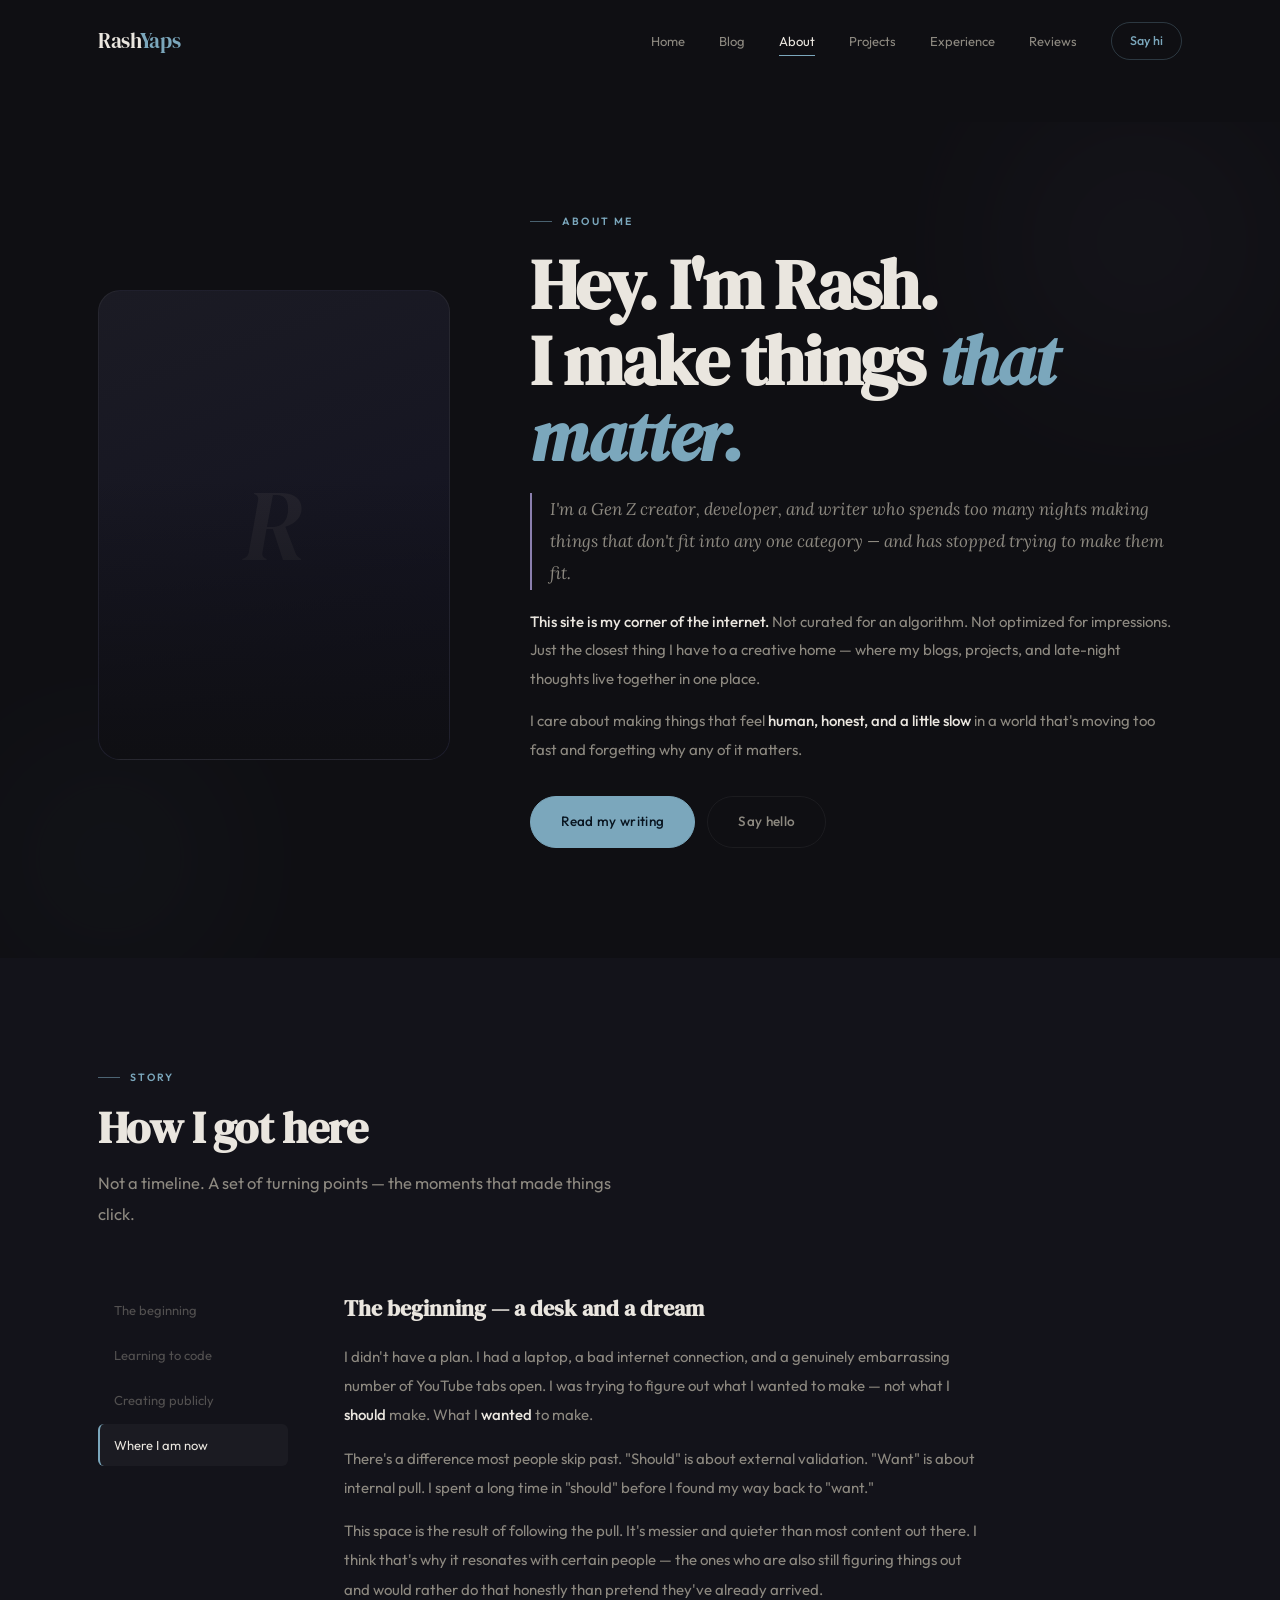
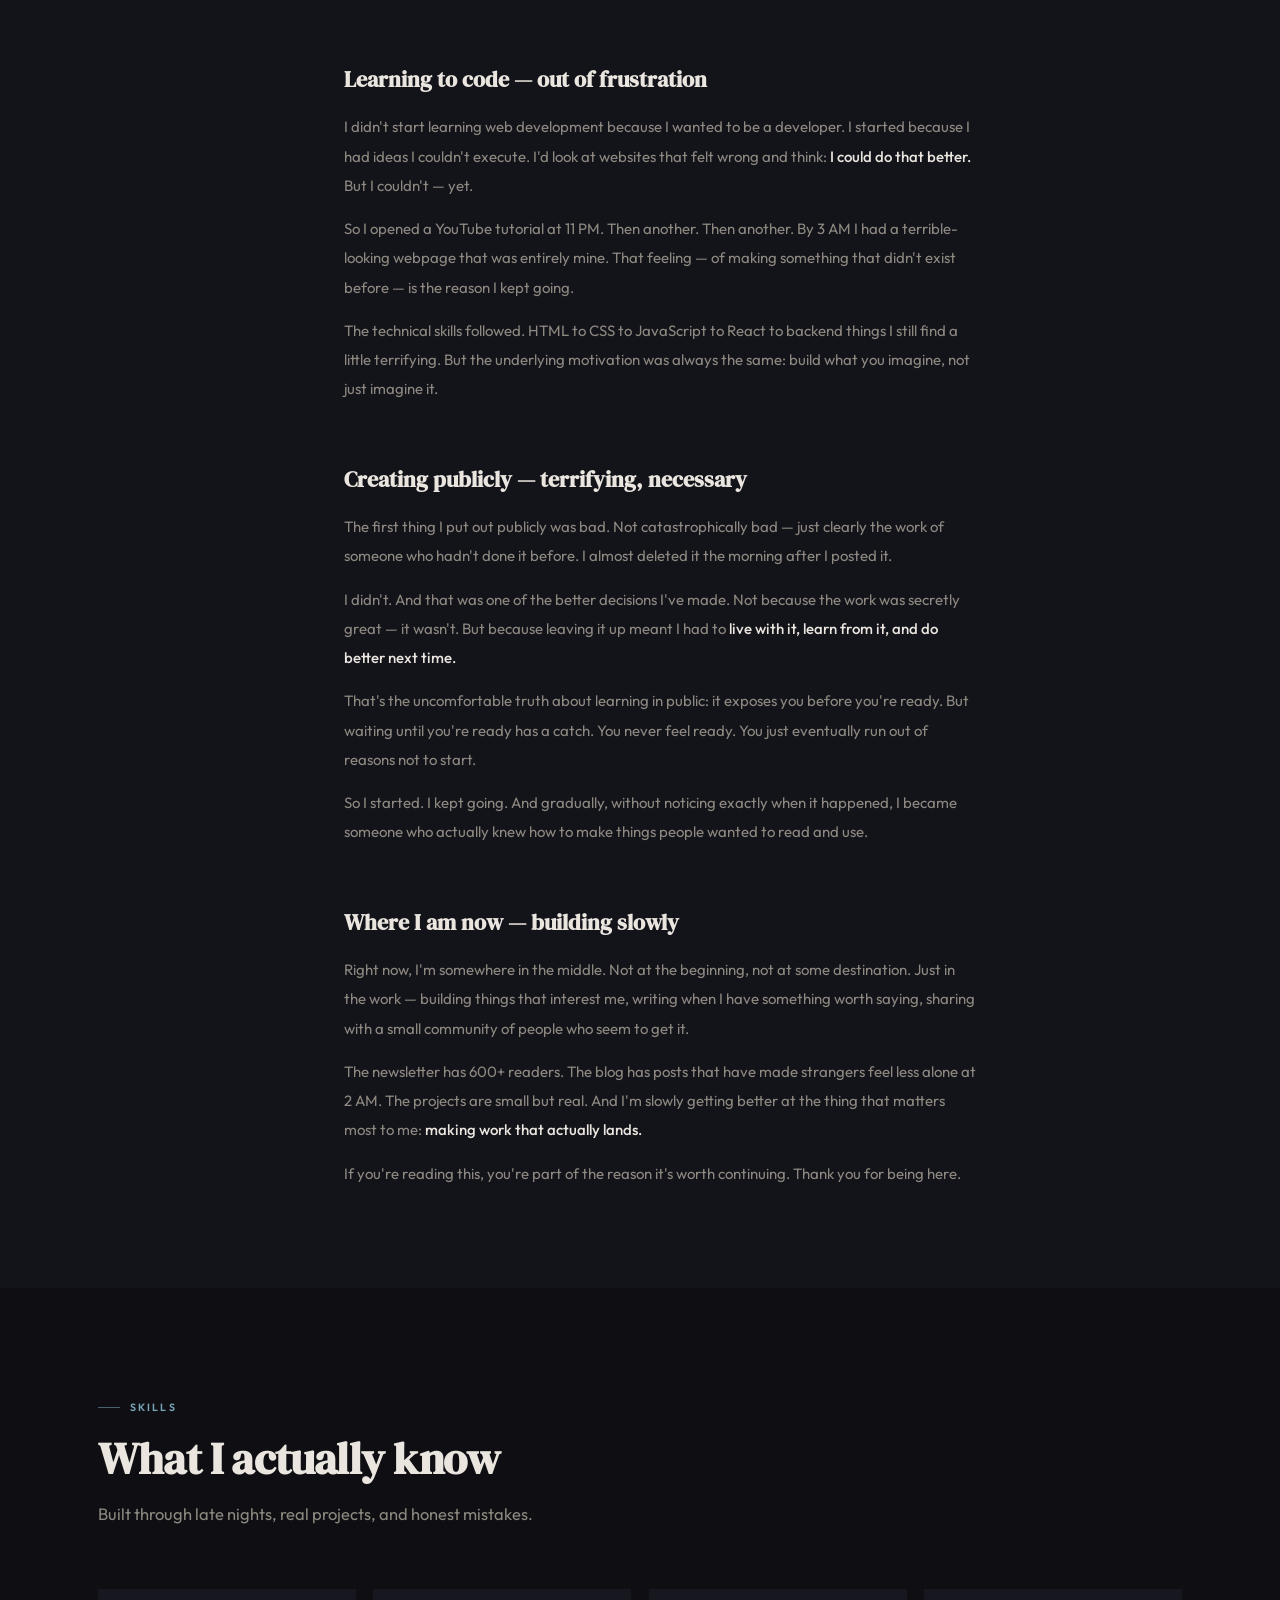
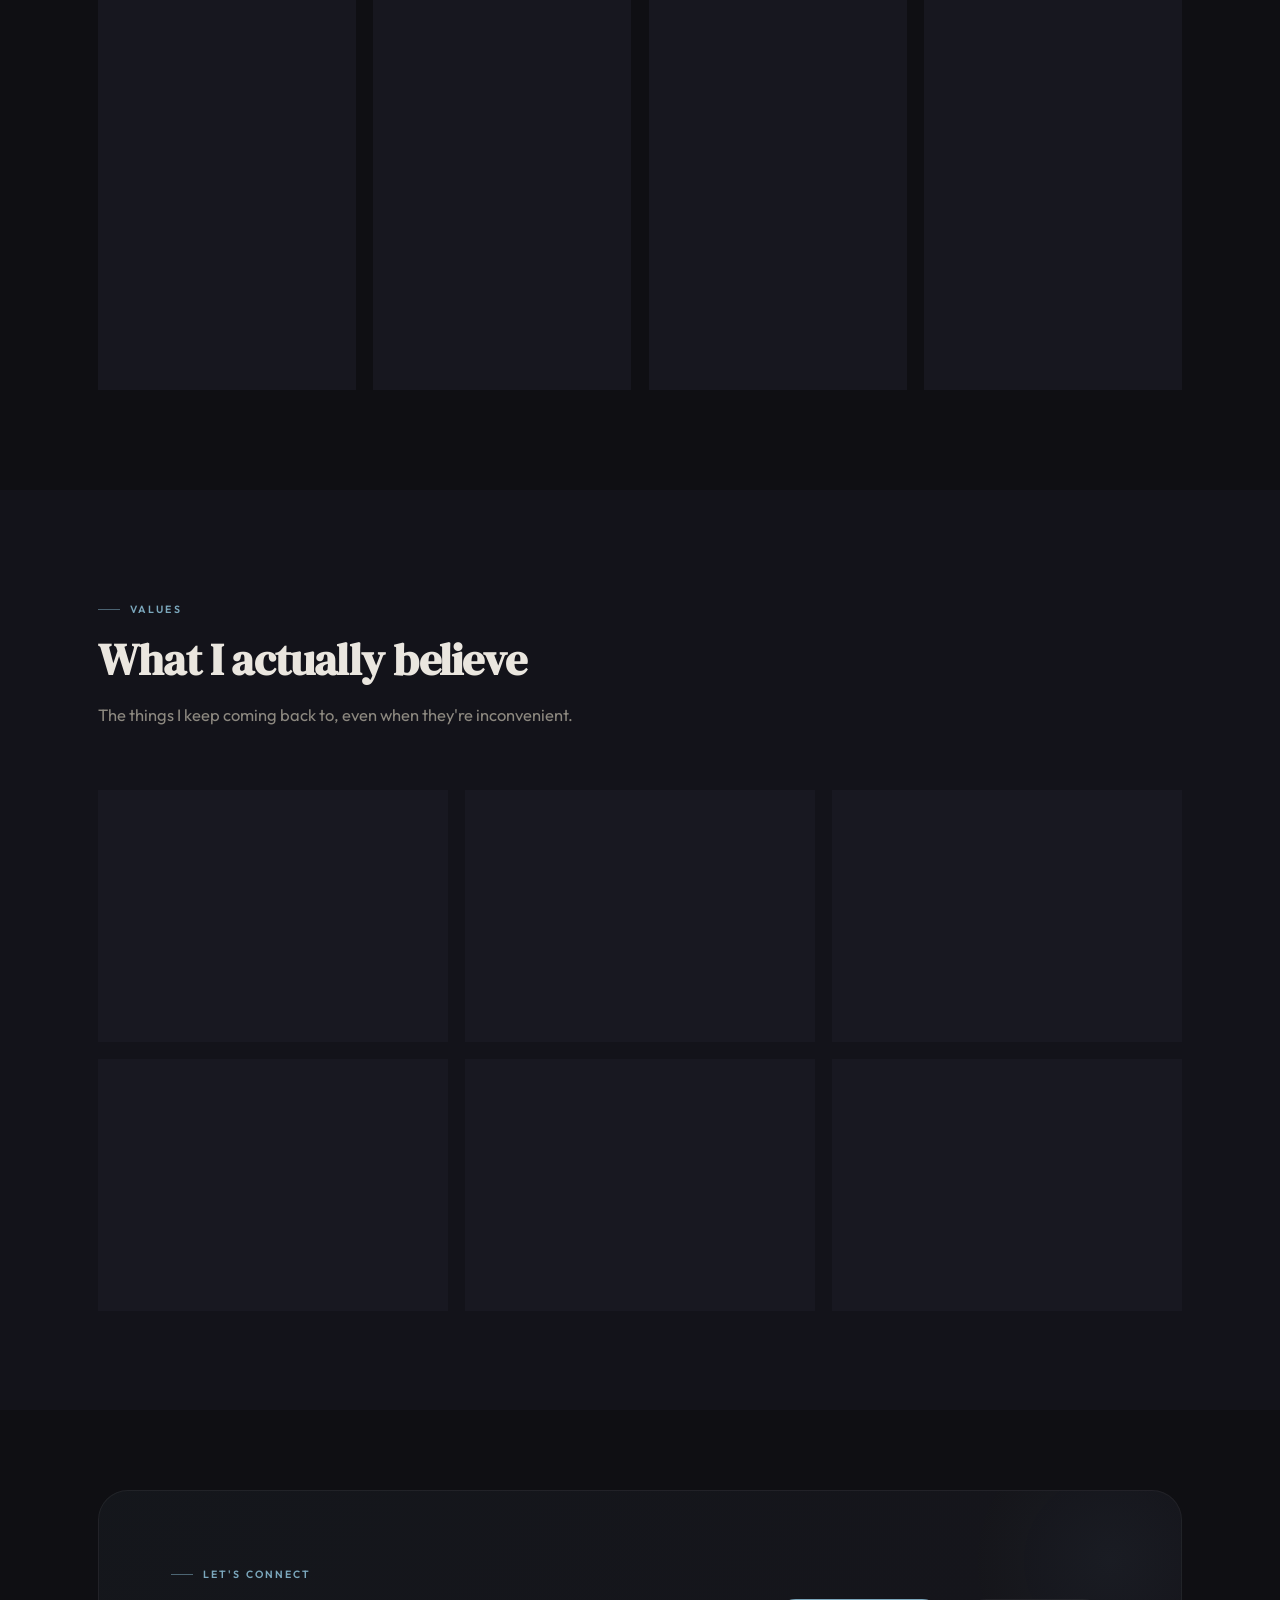
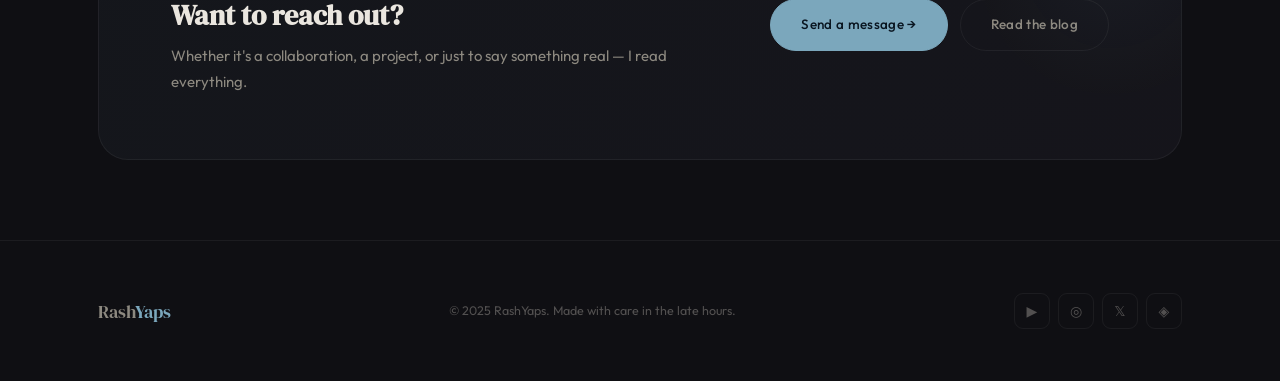
==== about.html @ 07ba9857 "Add files via upload" ====
<!DOCTYPE html>
<html lang="en">
<head>
  <meta charset="UTF-8"/>
  <meta name="viewport" content="width=device-width,initial-scale=1.0"/>
  <title>About — RashYaps</title>
  <meta name="description" content="The story behind RashYaps — who Rash is, the journey, and what this space is really about."/>
  <link rel="stylesheet" href="styles.css"/>
  <link rel="preconnect" href="https://fonts.googleapis.com"/>
  <link rel="preconnect" href="https://fonts.gstatic.com" crossorigin/>
</head>
<body data-page="about">

<div id="page-veil" class="show"></div>

<nav class="mobile-nav" aria-label="Mobile">
  <button class="mobile-nav-close" aria-label="Close">✕</button>
  <a href="index.html">Home</a>
  <a href="blog.html">Blog</a>
  <a href="about.html">About</a>
  <a href="index.html#projects">Projects</a>
  <a href="contact.html">Contact</a>
</nav>

<header class="navbar">
  <div class="container nav-inner">
    <a href="index.html" class="nav-logo">Rash<span>Yaps</span></a>
    <nav class="nav-links">
      <a href="index.html">Home</a>
      <a href="blog.html">Blog</a>
      <a href="about.html">About</a>
      <a href="index.html#projects">Projects</a>
      <a href="index.html#experience">Experience</a>
      <a href="index.html#reviews">Reviews</a>
      <a href="contact.html" class="nav-pill">Say hi</a>
    </nav>
    <button class="nav-toggle" aria-label="Menu"><span></span><span></span><span></span></button>
  </div>
</header>

<main class="about-page">

  <!-- ═══ HERO ══════════════════════════════════════════════ -->
  <section class="about-hero-section">
    <div class="ah-orb ah-orb1"></div>
    <div class="ah-orb ah-orb2"></div>
    <div class="container">
      <div class="about-hero-grid">
        <div class="about-portrait reveal">
          <!-- Swap this for <img src="rash.jpg" alt="Rash" loading="lazy"/> when you have a photo -->
          <span class="ap-letter">R</span>
        </div>
        <div class="about-intro reveal d2">
          <div class="label" style="margin-bottom:16px">About me</div>
          <h1 class="h1" style="margin-bottom:18px">Hey. I'm Rash.<br/>I make things <span class="em-blue">that matter.</span></h1>
          <p class="lede-italic">
            I'm a Gen Z creator, developer, and writer who spends too many nights making things
            that don't fit into any one category — and has stopped trying to make them fit.
          </p>
          <p>
            <strong>This site is my corner of the internet.</strong> Not curated for an algorithm.
            Not optimized for impressions. Just the closest thing I have to a creative home — where
            my blogs, projects, and late-night thoughts live together in one place.
          </p>
          <p>
            I care about making things that feel <strong>human, honest, and a little slow</strong>
            in a world that's moving too fast and forgetting why any of it matters.
          </p>
          <div class="about-actions" style="margin-top:32px">
            <a href="blog.html" class="btn btn-primary">Read my writing</a>
            <a href="contact.html" class="btn btn-ghost">Say hello</a>
          </div>
        </div>
      </div>
    </div>
  </section>

  <!-- ═══ STORY ══════════════════════════════════════════════ -->
  <section class="story-section" style="padding:100px 0">
    <div class="container">
      <div class="section-head">
        <div class="label reveal">Story</div>
        <h2 class="h2 reveal d1" style="margin-bottom:14px">How I got here</h2>
        <p class="lead reveal d2">Not a timeline. A set of turning points — the moments that made things click.</p>
      </div>
      <div class="story-layout">
        <nav class="story-nav" aria-label="Story chapters">
          <div class="sn-item on" data-target="ch-start">The beginning</div>
          <div class="sn-item" data-target="ch-code">Learning to code</div>
          <div class="sn-item" data-target="ch-create">Creating publicly</div>
          <div class="sn-item" data-target="ch-now">Where I am now</div>
        </nav>
        <div class="story-body">
          <div class="story-chapter reveal" id="ch-start">
            <h3 class="story-ch-title">The beginning — a desk and a dream</h3>
            <div class="story-ch-body">
              <p>I didn't have a plan. I had a laptop, a bad internet connection, and a genuinely embarrassing number of YouTube tabs open. I was trying to figure out what I wanted to make — not what I <strong>should</strong> make. What I <strong>wanted</strong> to make.</p>
              <p>There's a difference most people skip past. "Should" is about external validation. "Want" is about internal pull. I spent a long time in "should" before I found my way back to "want."</p>
              <p>This space is the result of following the pull. It's messier and quieter than most content out there. I think that's why it resonates with certain people — the ones who are also still figuring things out and would rather do that honestly than pretend they've already arrived.</p>
            </div>
          </div>
          <div class="story-chapter reveal" id="ch-code">
            <h3 class="story-ch-title">Learning to code — out of frustration</h3>
            <div class="story-ch-body">
              <p>I didn't start learning web development because I wanted to be a developer. I started because I had ideas I couldn't execute. I'd look at websites that felt wrong and think: <strong>I could do that better.</strong> But I couldn't — yet.</p>
              <p>So I opened a YouTube tutorial at 11 PM. Then another. Then another. By 3 AM I had a terrible-looking webpage that was entirely mine. That feeling — of making something that didn't exist before — is the reason I kept going.</p>
              <p>The technical skills followed. HTML to CSS to JavaScript to React to backend things I still find a little terrifying. But the underlying motivation was always the same: build what you imagine, not just imagine it.</p>
            </div>
          </div>
          <div class="story-chapter reveal" id="ch-create">
            <h3 class="story-ch-title">Creating publicly — terrifying, necessary</h3>
            <div class="story-ch-body">
              <p>The first thing I put out publicly was bad. Not catastrophically bad — just clearly the work of someone who hadn't done it before. I almost deleted it the morning after I posted it.</p>
              <p>I didn't. And that was one of the better decisions I've made. Not because the work was secretly great — it wasn't. But because leaving it up meant I had to <strong>live with it, learn from it, and do better next time.</strong></p>
              <p>That's the uncomfortable truth about learning in public: it exposes you before you're ready. But waiting until you're ready has a catch. You never feel ready. You just eventually run out of reasons not to start.</p>
              <p>So I started. I kept going. And gradually, without noticing exactly when it happened, I became someone who actually knew how to make things people wanted to read and use.</p>
            </div>
          </div>
          <div class="story-chapter reveal" id="ch-now">
            <h3 class="story-ch-title">Where I am now — building slowly</h3>
            <div class="story-ch-body">
              <p>Right now, I'm somewhere in the middle. Not at the beginning, not at some destination. Just in the work — building things that interest me, writing when I have something worth saying, sharing with a small community of people who seem to get it.</p>
              <p>The newsletter has 600+ readers. The blog has posts that have made strangers feel less alone at 2 AM. The projects are small but real. And I'm slowly getting better at the thing that matters most to me: <strong>making work that actually lands.</strong></p>
              <p>If you're reading this, you're part of the reason it's worth continuing. Thank you for being here.</p>
            </div>
          </div>
        </div>
      </div>
    </div>
  </section>

  <!-- ═══ SKILLS ════════════════════════════════════════════ -->
  <section style="background:var(--bg-base);padding:100px 0">
    <div class="container">
      <div class="section-head">
        <div class="label reveal">Skills</div>
        <h2 class="h2 reveal d1" style="margin-bottom:14px">What I actually know</h2>
        <p class="lead reveal d2">Built through late nights, real projects, and honest mistakes.</p>
      </div>
      <div class="skills-grid" id="skills-grid-about">
        <!-- Rendered by JS -->
      </div>
    </div>
  </section>

  <!-- ═══ VALUES ════════════════════════════════════════════ -->
  <section style="background:var(--bg-surface);padding:100px 0">
    <div class="container">
      <div class="section-head">
        <div class="label reveal">Values</div>
        <h2 class="h2 reveal d1" style="margin-bottom:14px">What I actually believe</h2>
        <p class="lead reveal d2">The things I keep coming back to, even when they're inconvenient.</p>
      </div>
      <div class="values-grid">
        <div class="card value-card reveal"><div class="val-num">01</div><h3 class="val-title">Honesty over polish</h3><p class="val-desc">A rough truth is more valuable than a smooth performance. I'd rather say something real than something impressive.</p></div>
        <div class="card value-card reveal d1"><div class="val-num">02</div><h3 class="val-title">Quality over consistency</h3><p class="val-desc">I'd rather post once when something is ready than ten times to fill a schedule. Rhythm matters more than frequency.</p></div>
        <div class="card value-card reveal d2"><div class="val-num">03</div><h3 class="val-title">Small but real</h3><p class="val-desc">A hundred people who genuinely connect with your work is worth more than ten thousand passive impressions.</p></div>
        <div class="card value-card reveal d3"><div class="val-num">04</div><h3 class="val-title">Human-first design</h3><p class="val-desc">Everything I build should feel like it was made by a person who cares, not a system that optimizes.</p></div>
        <div class="card value-card reveal d4"><div class="val-num">05</div><h3 class="val-title">Quiet ambition</h3><p class="val-desc">I don't need to broadcast the work before it's done. The building matters more than the announcement.</p></div>
        <div class="card value-card reveal d1"><div class="val-num">06</div><h3 class="val-title">Always learning</h3><p class="val-desc">Growth shared is growth compounded — for everyone involved. I'd rather be visibly learning than invisibly stagnant.</p></div>
      </div>
    </div>
  </section>

  <!-- ═══ CTA ════════════════════════════════════════════════ -->
  <section style="background:var(--bg-base);padding:80px 0">
    <div class="container">
      <div class="newsletter-box reveal">
        <div class="newsletter-text">
          <div class="label" style="margin-bottom:14px">Let's connect</div>
          <h3 class="h3" style="margin-bottom:10px">Want to reach out?</h3>
          <p style="font-size:15px;color:var(--text-secondary)">Whether it's a collaboration, a project, or just to say something real — I read everything.</p>
        </div>
        <div style="display:flex;gap:12px;flex-wrap:wrap">
          <a href="contact.html" class="btn btn-primary">Send a message →</a>
          <a href="blog.html" class="btn btn-ghost">Read the blog</a>
        </div>
      </div>
    </div>
  </section>

</main>

<footer class="site-footer">
  <div class="container footer-row">
    <a href="index.html" class="footer-logo">Rash<span>Yaps</span></a>
    <p class="footer-copy">© 2025 RashYaps. Made with care in the late hours.</p>
    <div class="footer-socials">
      <a href="https://youtube.com/@RashYaps" target="_blank" rel="noopener" aria-label="YouTube">▶</a>
      <a href="https://instagram.com/RashYaps" target="_blank" rel="noopener" aria-label="Instagram">◎</a>
      <a href="https://twitter.com/RashYaps" target="_blank" rel="noopener" aria-label="Twitter">𝕏</a>
      <a href="https://discord.gg/RashYaps" target="_blank" rel="noopener" aria-label="Discord">◈</a>
    </div>
  </div>
</footer>

<script src="script.js"></script>
</body>
</html>
---- styles.css ----
/* ============================================================
   RashYaps — styles.css  v3 (Premium Polish)
   Dark charcoal aesthetic · Muted accents · Calm & intentional
   ============================================================ */

@import url('https://fonts.googleapis.com/css2?family=DM+Serif+Display:ital@0;1&family=Outfit:wght@300;400;500;600&family=Lora:ital,wght@0,400;1,400&display=swap');

/* ── Variables ────────────────────────────────────────────── */
:root {
  --bg-base:        #0f0f13;
  --bg-surface:     #13131a;
  --bg-elevated:    #1b1b24;
  --bg-glass:       rgba(27,27,36,0.75);
  --bg-glass-light: rgba(255,255,255,0.035);

  --accent-blue:    #7ba7bc;
  --accent-purple:  #8b7fae;
  --accent-pink:    #b8909a;
  --accent-teal:    #6fa89e;
  --accent-muted:   #4e6070;

  --text-primary:   #eae6df;
  --text-secondary: #8d8980;
  --text-muted:     #525050;
  --text-link:      #9abccc;

  --border:         rgba(255,255,255,0.055);
  --border-hover:   rgba(255,255,255,0.11);
  --border-accent:  rgba(123,167,188,0.25);

  --shadow-sm:      0 2px 12px rgba(0,0,0,0.35);
  --shadow-md:      0 4px 28px rgba(0,0,0,0.45);
  --shadow-lg:      0 8px 48px rgba(0,0,0,0.55);

  --radius-xs: 6px;
  --radius-sm: 10px;
  --radius-md: 16px;
  --radius-lg: 22px;
  --radius-xl: 30px;

  --font-display: 'DM Serif Display', Georgia, serif;
  --font-body:    'Outfit', system-ui, sans-serif;
  --font-serif:   'Lora', Georgia, serif;

  --ease:      cubic-bezier(0.4, 0, 0.2, 1);
  --ease-out:  cubic-bezier(0, 0, 0.2, 1);
  --t-fast:    0.18s;
  --t-base:    0.28s;
  --t-slow:    0.5s;
}

/* ── Reset ────────────────────────────────────────────────── */
*, *::before, *::after { box-sizing: border-box; margin: 0; padding: 0; }

html {
  scroll-behavior: smooth;
  scroll-padding-top: 72px;
  scrollbar-width: thin;
  scrollbar-color: var(--accent-muted) var(--bg-elevated);
}
::-webkit-scrollbar        { width: 4px; }
::-webkit-scrollbar-track  { background: var(--bg-base); }
::-webkit-scrollbar-thumb  { background: var(--accent-muted); border-radius: 10px; }
::-webkit-scrollbar-thumb:hover { background: var(--accent-blue); }

body {
  background: var(--bg-base);
  color: var(--text-primary);
  font-family: var(--font-body);
  font-size: 16px;
  font-weight: 400;
  line-height: 1.75;
  overflow-x: hidden;
  -webkit-font-smoothing: antialiased;
  -moz-osx-font-smoothing: grayscale;
}

img   { display: block; max-width: 100%; height: auto; }
a     { color: inherit; text-decoration: none; }
ul    { list-style: none; }
button { cursor: pointer; border: none; background: none; font-family: var(--font-body); color: inherit; }
input, textarea, select { font-family: var(--font-body); color: var(--text-primary); }
::selection { background: rgba(123,167,188,0.22); color: var(--text-primary); }
:focus-visible { outline: 2px solid var(--accent-blue); outline-offset: 3px; border-radius: 4px; }

/* ── Keyframes ────────────────────────────────────────────── */
@keyframes fadeUp {
  from { opacity: 0; transform: translateY(24px); }
  to   { opacity: 1; transform: translateY(0); }
}
@keyframes fadeIn {
  from { opacity: 0; }
  to   { opacity: 1; }
}
@keyframes floatY {
  0%,100% { transform: translateY(0px); }
  50%      { transform: translateY(-10px); }
}
@keyframes drift {
  0%   { transform: translate(0,0) scale(1); }
  33%  { transform: translate(28px,-18px) scale(1.04); }
  66%  { transform: translate(-16px,14px) scale(0.97); }
  100% { transform: translate(0,0) scale(1); }
}
@keyframes heroGradient {
  0%   { background-position: 0% 50%; }
  50%  { background-position: 100% 50%; }
  100% { background-position: 0% 50%; }
}
@keyframes pulseRing {
  0%,100% { opacity: 0.06; transform: scale(1); }
  50%      { opacity: 0.12; transform: scale(1.08); }
}
@keyframes ticker {
  from { transform: translateX(0); }
  to   { transform: translateX(-50%); }
}
@keyframes shimmer {
  0%   { background-position: -200% 0; }
  100% { background-position:  200% 0; }
}
@keyframes blink {
  0%,100% { opacity: 1; }
  50%      { opacity: 0.3; }
}

/* ── Scroll reveal ────────────────────────────────────────── */
.reveal {
  opacity: 0;
  transform: translateY(22px);
  transition: opacity 0.65s var(--ease), transform 0.65s var(--ease);
}
.reveal.in      { opacity: 1; transform: translateY(0); }
.reveal.d1      { transition-delay: 0.08s; }
.reveal.d2      { transition-delay: 0.16s; }
.reveal.d3      { transition-delay: 0.24s; }
.reveal.d4      { transition-delay: 0.32s; }
.reveal.d5      { transition-delay: 0.40s; }

/* ── Layout ───────────────────────────────────────────────── */
.container      { max-width: 1140px; margin: 0 auto; padding: 0 28px; }
.container-sm   { max-width: 760px;  margin: 0 auto; padding: 0 28px; }
section         { padding: 108px 0; }

/* ── Typography helpers ───────────────────────────────────── */
.label {
  display: inline-flex;
  align-items: center;
  gap: 10px;
  font-size: 10.5px;
  font-weight: 600;
  letter-spacing: 0.20em;
  text-transform: uppercase;
  color: var(--accent-blue);
  margin-bottom: 16px;
}
.label::before {
  content: '';
  width: 22px; height: 1px;
  background: var(--accent-blue);
  opacity: 0.55;
  display: inline-block;
}
.h1 {
  font-family: var(--font-display);
  font-size: clamp(36px, 5.5vw, 72px);
  line-height: 1.08;
  letter-spacing: -0.025em;
  color: var(--text-primary);
}
.h2 {
  font-family: var(--font-display);
  font-size: clamp(28px, 4vw, 44px);
  line-height: 1.18;
  letter-spacing: -0.018em;
  color: var(--text-primary);
}
.h3 {
  font-family: var(--font-display);
  font-size: clamp(22px, 2.5vw, 28px);
  line-height: 1.25;
  color: var(--text-primary);
}
.em-blue   { color: var(--accent-blue);   font-style: italic; }
.em-purple { color: var(--accent-purple); font-style: italic; }
.em-pink   { color: var(--accent-pink);   font-style: italic; }
.lead {
  font-size: 16.5px;
  color: var(--text-secondary);
  line-height: 1.85;
  max-width: 520px;
}
.section-head   { margin-bottom: 60px; }

/* ── Cards (glass) ────────────────────────────────────────── */
.card {
  background: var(--bg-glass);
  border: 1px solid var(--border);
  border-radius: var(--radius-md);
  backdrop-filter: blur(18px);
  -webkit-backdrop-filter: blur(18px);
  transition: border-color var(--t-base) var(--ease),
              transform var(--t-base) var(--ease),
              box-shadow var(--t-base) var(--ease);
}
.card:hover {
  border-color: var(--border-hover);
  transform: translateY(-5px);
  box-shadow: var(--shadow-lg);
}
.card-padded { padding: 36px 32px; }

/* ── Buttons ──────────────────────────────────────────────── */
.btn {
  display: inline-flex;
  align-items: center;
  justify-content: center;
  gap: 8px;
  padding: 13px 30px;
  border-radius: 50px;
  font-size: 13.5px;
  font-weight: 500;
  letter-spacing: 0.025em;
  white-space: nowrap;
  cursor: pointer;
  border: 1px solid transparent;
  font-family: var(--font-body);
  transition: background var(--t-base) var(--ease),
              border-color var(--t-base) var(--ease),
              color var(--t-base) var(--ease),
              transform var(--t-base) var(--ease),
              box-shadow var(--t-base) var(--ease);
}
.btn:hover           { transform: translateY(-2px); }
.btn:active          { transform: translateY(0); }

.btn-primary {
  background: var(--accent-blue);
  color: #091520;
  border-color: var(--accent-blue);
}
.btn-primary:hover {
  background: #91c4d9;
  border-color: #91c4d9;
  box-shadow: 0 8px 28px rgba(123,167,188,0.22);
}
.btn-ghost {
  background: transparent;
  color: var(--text-secondary);
  border-color: var(--border);
}
.btn-ghost:hover {
  border-color: var(--border-hover);
  color: var(--text-primary);
}
.btn-outline {
  background: transparent;
  color: var(--accent-blue);
  border-color: rgba(123,167,188,0.3);
}
.btn-outline:hover {
  background: rgba(123,167,188,0.08);
  border-color: rgba(123,167,188,0.55);
}
.btn-purple {
  background: rgba(139,127,174,0.12);
  color: var(--accent-purple);
  border-color: rgba(139,127,174,0.25);
}
.btn-purple:hover {
  background: rgba(139,127,174,0.2);
  border-color: rgba(139,127,174,0.5);
}
.btn-coffee {
  background: rgba(193,158,88,0.1);
  color: #c49e58;
  border-color: rgba(193,158,88,0.25);
}
.btn-coffee:hover {
  background: rgba(193,158,88,0.18);
  border-color: rgba(193,158,88,0.5);
  box-shadow: 0 6px 20px rgba(193,158,88,0.12);
}
.btn-upi {
  background: rgba(111,168,158,0.1);
  color: var(--accent-teal);
  border-color: rgba(111,168,158,0.25);
}
.btn-upi:hover {
  background: rgba(111,168,158,0.18);
  border-color: rgba(111,168,158,0.5);
}
.btn-sm   { padding: 9px 20px; font-size: 12.5px; }
.btn-lg   { padding: 16px 38px; font-size: 15px; }
.btn-icon { padding: 10px; border-radius: 50px; aspect-ratio: 1; }

/* ── Form elements ────────────────────────────────────────── */
.field {
  display: flex;
  flex-direction: column;
  gap: 7px;
}
.field label {
  font-size: 11px;
  font-weight: 600;
  letter-spacing: 0.1em;
  text-transform: uppercase;
  color: var(--text-muted);
}
.input-base {
  background: var(--bg-elevated);
  border: 1px solid var(--border);
  border-radius: var(--radius-sm);
  padding: 13px 18px;
  font-size: 14.5px;
  color: var(--text-primary);
  outline: none;
  width: 100%;
  transition: border-color var(--t-base) var(--ease),
              box-shadow var(--t-base) var(--ease);
}
.input-base::placeholder { color: var(--text-muted); }
.input-base:focus {
  border-color: rgba(123,167,188,0.45);
  box-shadow: 0 0 0 3px rgba(123,167,188,0.07);
}
textarea.input-base { resize: vertical; min-height: 130px; line-height: 1.7; font-family: var(--font-body); }
.input-pill {
  border-radius: 50px;
  padding: 12px 22px;
}
.form-notice {
  font-size: 12.5px;
  padding: 10px 15px;
  border-radius: var(--radius-xs);
  display: none;
}
.form-notice.ok  { display:block; background:rgba(100,160,120,0.09); color:#7dbb98; border:1px solid rgba(100,160,120,0.18); }
.form-notice.err { display:block; background:rgba(184,144,154,0.09); color:var(--accent-pink); border:1px solid rgba(184,144,154,0.2); }

/* ── Page transition ──────────────────────────────────────── */
#page-veil {
  position: fixed; inset: 0;
  background: var(--bg-base);
  z-index: 9999;
  pointer-events: none;
  opacity: 0;
  transition: opacity 0.28s ease;
}
#page-veil.show { opacity: 1; pointer-events: all; }

/* ── Toast ────────────────────────────────────────────────── */
.toast {
  position: fixed;
  bottom: 28px; right: 28px;
  background: var(--bg-elevated);
  border: 1px solid var(--border-hover);
  border-radius: var(--radius-sm);
  padding: 13px 20px;
  font-size: 13px;
  color: var(--text-primary);
  z-index: 8000;
  display: flex;
  align-items: center;
  gap: 10px;
  box-shadow: var(--shadow-lg);
  transform: translateY(16px);
  opacity: 0;
  transition: opacity var(--t-base) var(--ease), transform var(--t-base) var(--ease);
  max-width: 320px;
  pointer-events: none;
}
.toast.show { opacity: 1; transform: translateY(0); pointer-events: all; }

/* ════════════════════════════════════════════════════════════
   NAVBAR
   ════════════════════════════════════════════════════════════ */
.navbar {
  position: fixed;
  top: 0; left: 0; right: 0;
  z-index: 1000;
  padding: 22px 0;
  transition: background var(--t-slow) var(--ease),
              padding var(--t-base) var(--ease),
              border-color var(--t-base) var(--ease),
              backdrop-filter var(--t-slow) var(--ease);
  border-bottom: 1px solid transparent;
}
.navbar.stuck {
  padding: 13px 0;
  background: rgba(15,15,19,0.88);
  backdrop-filter: blur(24px);
  -webkit-backdrop-filter: blur(24px);
  border-bottom-color: var(--border);
  box-shadow: 0 2px 32px rgba(0,0,0,0.35);
}
.nav-inner {
  display: flex;
  align-items: center;
  justify-content: space-between;
}
.nav-logo {
  font-family: var(--font-display);
  font-size: 21px;
  color: var(--text-primary);
  letter-spacing: -0.015em;
  flex-shrink: 0;
  transition: opacity var(--t-base);
}
.nav-logo span { color: var(--accent-blue); }
.nav-logo:hover { opacity: 0.78; }

.nav-links {
  display: flex;
  align-items: center;
  gap: 34px;
}
.nav-links a {
  font-size: 13px;
  color: var(--text-secondary);
  position: relative;
  transition: color var(--t-base) var(--ease);
  padding: 2px 0;
}
.nav-links a::after {
  content: '';
  position: absolute;
  bottom: -2px; left: 0;
  width: 0; height: 1px;
  background: var(--accent-blue);
  transition: width var(--t-base) var(--ease);
}
.nav-links a:hover          { color: var(--text-primary); }
.nav-links a:hover::after   { width: 100%; }
.nav-links a.active         { color: var(--text-primary); }
.nav-links a.active::after  { width: 100%; }

.nav-pill {
  font-size: 12.5px !important;
  font-weight: 500 !important;
  color: var(--accent-blue) !important;
  border: 1px solid rgba(123,167,188,0.28) !important;
  border-radius: 50px !important;
  padding: 7px 18px !important;
  transition: all var(--t-base) var(--ease) !important;
}
.nav-pill:hover {
  background: rgba(123,167,188,0.1) !important;
  border-color: rgba(123,167,188,0.5) !important;
  transform: none !important;
}
.nav-pill::after { display: none !important; }

.nav-toggle {
  display: none;
  flex-direction: column;
  gap: 5px;
  padding: 5px;
}
.nav-toggle span {
  display: block;
  width: 21px; height: 1.5px;
  background: var(--text-secondary);
  border-radius: 2px;
  transition: transform var(--t-base) var(--ease), opacity var(--t-base) var(--ease);
}
.nav-toggle.open span:nth-child(1) { transform: rotate(45deg) translate(4.5px,4.5px); }
.nav-toggle.open span:nth-child(2) { opacity: 0; transform: scaleX(0); }
.nav-toggle.open span:nth-child(3) { transform: rotate(-45deg) translate(4.5px,-4.5px); }

/* mobile overlay */
.mobile-nav {
  position: fixed; inset: 0;
  background: rgba(12,12,16,0.97);
  backdrop-filter: blur(20px);
  z-index: 999;
  display: flex;
  flex-direction: column;
  align-items: center;
  justify-content: center;
  gap: 28px;
  opacity: 0;
  pointer-events: none;
  transition: opacity var(--t-base) var(--ease);
}
.mobile-nav.open { opacity: 1; pointer-events: all; }
.mobile-nav a {
  font-family: var(--font-display);
  font-size: 30px;
  color: var(--text-secondary);
  transition: color var(--t-base) var(--ease);
}
.mobile-nav a:hover { color: var(--text-primary); }
.mobile-nav-close {
  position: absolute;
  top: 24px; right: 24px;
  font-size: 22px;
  color: var(--text-muted);
  cursor: pointer;
  transition: color var(--t-base);
  background: none;
  border: none;
}
.mobile-nav-close:hover { color: var(--text-primary); }

/* ════════════════════════════════════════════════════════════
   HERO
   ════════════════════════════════════════════════════════════ */
.hero {
  min-height: 100svh;
  display: flex;
  align-items: center;
  position: relative;
  overflow: hidden;
  padding: 148px 0 96px;
}
/* Animated gradient layer */
.hero-gradient {
  position: absolute; inset: 0;
  background: linear-gradient(
    135deg,
    rgba(123,167,188,0.06) 0%,
    rgba(139,127,174,0.05) 35%,
    rgba(184,144,154,0.04) 65%,
    rgba(123,167,188,0.06) 100%
  );
  background-size: 350% 350%;
  animation: heroGradient 18s ease infinite;
  pointer-events: none;
}
.hero-grid {
  position: absolute; inset: 0;
  background-image:
    linear-gradient(var(--border) 1px, transparent 1px),
    linear-gradient(90deg, var(--border) 1px, transparent 1px);
  background-size: 64px 64px;
  opacity: 0.35;
  pointer-events: none;
  mask-image: radial-gradient(ellipse 75% 65% at 50% 50%, black 25%, transparent 100%);
}
.hero-orb {
  position: absolute;
  border-radius: 50%;
  filter: blur(80px);
  pointer-events: none;
}
.orb1 { width:520px;height:520px; background:radial-gradient(circle,var(--accent-blue),transparent 70%); top:-110px;right:-70px; opacity:0.1; animation:drift 24s ease-in-out infinite; }
.orb2 { width:420px;height:420px; background:radial-gradient(circle,var(--accent-purple),transparent 70%); bottom:-90px;left:-80px; opacity:0.09; animation:drift 30s ease-in-out infinite reverse; }
.orb3 { width:260px;height:260px; background:radial-gradient(circle,var(--accent-pink),transparent 70%); top:42%;left:44%; opacity:0.08; animation:drift 20s ease-in-out infinite 4s; }

.hero-content { position: relative; z-index: 1; max-width: 680px; }
.hero-eyebrow {
  display: inline-flex;
  align-items: center;
  gap: 10px;
  font-size: 11.5px;
  font-weight: 600;
  letter-spacing: 0.18em;
  text-transform: uppercase;
  color: var(--accent-blue);
  margin-bottom: 30px;
  opacity: 0;
  animation: fadeUp 0.7s var(--ease-out) 0.15s forwards;
}
.hero-dot {
  width: 7px; height: 7px;
  background: var(--accent-blue);
  border-radius: 50%;
  animation: blink 2.2s ease-in-out infinite;
}
.hero-title {
  font-family: var(--font-display);
  font-size: clamp(40px, 6.5vw, 76px);
  line-height: 1.07;
  letter-spacing: -0.025em;
  color: var(--text-primary);
  margin-bottom: 26px;
  opacity: 0;
  animation: fadeUp 0.8s var(--ease-out) 0.28s forwards;
}
.hero-title em { font-style: italic; color: var(--accent-blue); }
.hero-sub {
  font-size: 17px;
  color: var(--text-secondary);
  line-height: 1.9;
  max-width: 480px;
  margin-bottom: 48px;
  opacity: 0;
  animation: fadeUp 0.8s var(--ease-out) 0.42s forwards;
}
.hero-actions {
  display: flex;
  align-items: center;
  gap: 14px;
  flex-wrap: wrap;
  opacity: 0;
  animation: fadeUp 0.8s var(--ease-out) 0.56s forwards;
}
.hero-stats {
  display: flex;
  align-items: center;
  gap: 36px;
  margin-top: 72px;
  padding-top: 44px;
  border-top: 1px solid var(--border);
  flex-wrap: wrap;
  opacity: 0;
  animation: fadeUp 0.8s var(--ease-out) 0.72s forwards;
}
.stat-item { display: flex; flex-direction: column; gap: 5px; }
.stat-num  { font-family: var(--font-display); font-size: 28px; color: var(--text-primary); letter-spacing: -0.02em; }
.stat-lbl  { font-size: 11.5px; color: var(--text-muted); letter-spacing: 0.06em; }

/* ── Ticker ───────────────────────────────────────────────── */
.ticker-wrap {
  overflow: hidden;
  border-top: 1px solid var(--border);
  border-bottom: 1px solid var(--border);
  background: var(--bg-surface);
  padding: 13px 0;
  user-select: none;
}
.ticker-track {
  display: flex;
  width: max-content;
  animation: ticker 30s linear infinite;
}
.ticker-item {
  display: flex;
  align-items: center;
  gap: 20px;
  padding: 0 28px;
  font-size: 11px;
  font-weight: 600;
  letter-spacing: 0.16em;
  text-transform: uppercase;
  color: var(--text-muted);
  white-space: nowrap;
}
.ticker-sep {
  width: 4px; height: 4px;
  border-radius: 50%;
  background: var(--accent-blue);
  opacity: 0.45;
  flex-shrink: 0;
}

/* ════════════════════════════════════════════════════════════
   PERSONAL QUOTE STRIP
   ════════════════════════════════════════════════════════════ */
.personal-strip {
  padding: 72px 0;
  position: relative;
  overflow: hidden;
  background: var(--bg-surface);
  text-align: center;
  border-top: 1px solid var(--border);
  border-bottom: 1px solid var(--border);
}
.personal-strip-bg {
  position: absolute; inset: 0;
  background: linear-gradient(135deg, rgba(139,127,174,0.05), rgba(123,167,188,0.05));
  background-size: 300% 300%;
  animation: heroGradient 14s ease infinite;
  pointer-events: none;
}
.personal-strip-orb {
  position: absolute;
  border-radius: 50%;
  filter: blur(70px);
  pointer-events: none;
}
.pso1 { width:280px;height:280px; background:radial-gradient(circle,var(--accent-purple),transparent 70%); left:-60px;top:50%;transform:translateY(-50%); opacity:0.09; animation:pulseRing 9s ease-in-out infinite; }
.pso2 { width:240px;height:240px; background:radial-gradient(circle,var(--accent-blue),transparent 70%); right:-40px;top:50%;transform:translateY(-50%); opacity:0.08; animation:pulseRing 11s ease-in-out infinite reverse; }
.personal-strip-inner {
  position: relative; z-index: 1;
  max-width: 700px; margin: 0 auto; padding: 0 28px;
}
.personal-strip-quote {
  font-family: var(--font-display);
  font-style: italic;
  font-size: clamp(18px, 3vw, 28px);
  color: var(--text-primary);
  line-height: 1.55;
  margin-bottom: 22px;
  letter-spacing: -0.01em;
}
.personal-strip-quote em { color: var(--accent-blue); font-style: normal; }
.personal-strip-attr {
  font-size: 11.5px;
  letter-spacing: 0.18em;
  text-transform: uppercase;
  color: var(--text-muted);
  display: flex;
  align-items: center;
  justify-content: center;
  gap: 14px;
}
.personal-strip-attr::before,
.personal-strip-attr::after {
  content: '';
  width: 28px; height: 1px;
  background: var(--text-muted);
  opacity: 0.4;
  display: inline-block;
}

/* ════════════════════════════════════════════════════════════
   QUOTE SECTION (full hero quote)
   ════════════════════════════════════════════════════════════ */
.quote-section {
  padding: 120px 0;
  position: relative;
  overflow: hidden;
  text-align: center;
}
.quote-section-bg {
  position: absolute; inset: 0;
  background: linear-gradient(135deg,rgba(123,167,188,0.04),rgba(139,127,174,0.05),rgba(184,144,154,0.04));
  background-size: 300% 300%;
  animation: heroGradient 15s ease infinite;
  pointer-events: none;
}
.quote-orb { position:absolute;border-radius:50%;filter:blur(80px);pointer-events:none; }
.qo1 { width:320px;height:320px;background:radial-gradient(circle,var(--accent-purple),transparent 70%);left:-60px;top:50%;transform:translateY(-50%);opacity:0.09;animation:pulseRing 9s ease-in-out infinite; }
.qo2 { width:280px;height:280px;background:radial-gradient(circle,var(--accent-blue),transparent 70%);right:-40px;top:50%;transform:translateY(-50%);opacity:0.08;animation:pulseRing 11s ease-in-out infinite reverse; }
.quote-inner { position:relative;z-index:1;max-width:760px;margin:0 auto;padding:0 28px; }
.quote-mark {
  font-family: var(--font-display);
  font-size: 100px;
  line-height: 0.5;
  color: var(--accent-blue);
  opacity: 0.1;
  display: block;
  margin-bottom: 20px;
  user-select: none;
}
.quote-text {
  font-family: var(--font-display);
  font-style: italic;
  font-size: clamp(22px, 3.5vw, 38px);
  line-height: 1.45;
  color: var(--text-primary);
  margin-bottom: 28px;
  letter-spacing: -0.012em;
}
.quote-text em { color: var(--accent-blue); font-style: normal; }
.quote-attr {
  font-size: 11.5px;
  letter-spacing: 0.18em;
  text-transform: uppercase;
  color: var(--text-muted);
  display: flex;
  align-items: center;
  justify-content: center;
  gap: 14px;
}
.quote-attr::before,.quote-attr::after {
  content:''; width:28px; height:1px;
  background:var(--text-muted); opacity:0.4; display:inline-block;
}

/* ════════════════════════════════════════════════════════════
   BLOG CARDS
   ════════════════════════════════════════════════════════════ */
.blog-grid { display: grid; grid-template-columns: repeat(auto-fill, minmax(330px,1fr)); gap: 22px; }

.blog-card {
  display: flex;
  flex-direction: column;
  gap: 14px;
  padding: 34px 30px;
  cursor: pointer;
  border-radius: var(--radius-md);
  border: 1px solid var(--border);
  background: var(--bg-glass);
  backdrop-filter: blur(16px);
  -webkit-backdrop-filter: blur(16px);
  transition: border-color var(--t-base) var(--ease),
              transform var(--t-base) var(--ease),
              box-shadow var(--t-base) var(--ease);
  box-shadow: var(--shadow-sm);
}
.blog-card:hover {
  border-color: var(--border-hover);
  transform: translateY(-5px);
  box-shadow: var(--shadow-lg);
}
.blog-card-top {
  display: flex;
  align-items: center;
  justify-content: space-between;
  gap: 10px;
}
.blog-cat {
  font-size: 10.5px;
  font-weight: 600;
  letter-spacing: 0.14em;
  text-transform: uppercase;
  color: var(--accent-purple);
  background: rgba(139,127,174,0.1);
  border: 1px solid rgba(139,127,174,0.18);
  padding: 4px 11px;
  border-radius: 30px;
}
.blog-date-sm { font-size: 11.5px; color: var(--text-muted); }
.blog-title-card {
  font-family: var(--font-display);
  font-size: 20px;
  line-height: 1.3;
  color: var(--text-primary);
  transition: color var(--t-base) var(--ease);
  flex: 1;
}
.blog-card:hover .blog-title-card { color: var(--accent-blue); }
.blog-preview-text {
  font-size: 14px;
  color: var(--text-secondary);
  line-height: 1.8;
  display: -webkit-box;
  -webkit-line-clamp: 3;
  -webkit-box-orient: vertical;
  overflow: hidden;
  flex: 1;
}
.blog-card-bottom {
  display: flex;
  align-items: center;
  justify-content: space-between;
  margin-top: auto;
  padding-top: 16px;
  border-top: 1px solid var(--border);
}
.read-time { font-size: 12px; color: var(--text-muted); display: flex; align-items: center; gap: 5px; }
.like-btn {
  display: flex;
  align-items: center;
  gap: 6px;
  font-size: 12.5px;
  color: var(--text-muted);
  padding: 5px 12px;
  border-radius: 30px;
  transition: color var(--t-base), transform var(--t-fast) var(--ease);
  background: none;
  border: none;
  cursor: pointer;
}
.like-btn:hover    { color: var(--accent-pink); }
.like-btn.liked    { color: var(--accent-pink); }
.like-btn .heart   { font-size: 14px; display: inline-block; transition: transform var(--t-fast) var(--ease); }
.like-btn.liked .heart { transform: scale(1.3); }

/* ════════════════════════════════════════════════════════════
   UNCROSSED PATHS — Premium Feature Card
   ════════════════════════════════════════════════════════════ */
.featured-card {
  display: grid;
  grid-template-columns: 280px 1fr;
  border-radius: var(--radius-lg);
  border: 1px solid var(--border);
  background: var(--bg-glass);
  backdrop-filter: blur(20px);
  overflow: hidden;
  transition: border-color var(--t-base) var(--ease),
              transform var(--t-base) var(--ease),
              box-shadow var(--t-base) var(--ease);
  box-shadow: var(--shadow-md);
  min-height: 380px;
  position: relative;
}
.featured-card::before {
  content: '';
  position: absolute; top: 0; left: 0; right: 0; height: 1px;
  background: linear-gradient(90deg, transparent, var(--accent-blue), var(--accent-purple), transparent);
  opacity: 0;
  transition: opacity var(--t-base) var(--ease);
}
.featured-card:hover { border-color: rgba(123,167,188,0.22); transform: translateY(-5px); box-shadow: var(--shadow-lg); }
.featured-card:hover::before { opacity: 0.6; }

.featured-cover {
  background: linear-gradient(160deg, #18182a 0%, #0f0f18 100%);
  display: flex;
  align-items: center;
  justify-content: center;
  position: relative;
  overflow: hidden;
  border-right: 1px solid var(--border);
  flex-shrink: 0;
}
.featured-cover-orb {
  position: absolute;
  width: 200px; height: 200px;
  background: radial-gradient(circle, var(--accent-purple), transparent 70%);
  filter: blur(50px);
  opacity: 0.15;
  animation: pulseRing 7s ease-in-out infinite;
}
.featured-cover-inner {
  position: relative; z-index: 1;
  display: flex; flex-direction: column;
  align-items: center; gap: 14px;
  padding: 36px 24px; text-align: center;
}
/* Slot for a real image */
.featured-cover-img {
  width: 100%; height: 100%;
  object-fit: cover;
  position: absolute; inset: 0;
}
.featured-letter {
  font-family: var(--font-display);
  font-size: 68px;
  font-style: italic;
  color: var(--text-primary);
  opacity: 0.35;
  line-height: 1;
}
.featured-cover-line { width: 36px; height: 1px; background: var(--accent-purple); opacity: 0.45; }
.featured-cover-label {
  font-size: 10px;
  font-weight: 600;
  letter-spacing: 0.18em;
  text-transform: uppercase;
  color: var(--text-muted);
}

.featured-body {
  padding: 52px 56px;
  display: flex;
  flex-direction: column;
  justify-content: center;
  gap: 18px;
}
.featured-badge {
  display: inline-flex;
  align-items: center;
  gap: 7px;
  font-size: 10.5px;
  font-weight: 600;
  letter-spacing: 0.14em;
  text-transform: uppercase;
  color: var(--accent-purple);
  background: rgba(139,127,174,0.1);
  border: 1px solid rgba(139,127,174,0.2);
  padding: 5px 12px;
  border-radius: 30px;
  width: fit-content;
}
.featured-badge::before { content: '✦'; font-size: 8px; }
.featured-title {
  font-family: var(--font-display);
  font-size: clamp(26px, 3vw, 40px);
  line-height: 1.12;
  letter-spacing: -0.015em;
}
.featured-title em { color: var(--accent-purple); font-style: italic; }
.featured-desc {
  font-size: 15.5px;
  color: var(--text-secondary);
  line-height: 1.9;
  max-width: 440px;
}
.featured-meta {
  display: flex;
  gap: 20px;
  font-size: 11.5px;
  color: var(--text-muted);
  padding-top: 10px;
  border-top: 1px solid var(--border);
  flex-wrap: wrap;
}
.featured-meta span { display: flex; align-items: center; gap: 5px; }

/* ════════════════════════════════════════════════════════════
   SKILLS
   ════════════════════════════════════════════════════════════ */
.skills-grid { display: grid; grid-template-columns: repeat(4, 1fr); gap: 18px; }

.skill-card {
  padding: 32px 28px;
  position: relative;
  overflow: hidden;
  border-radius: var(--radius-md);
  border: 1px solid var(--border);
  background: var(--bg-glass);
  backdrop-filter: blur(14px);
  transition: border-color var(--t-base) var(--ease),
              transform var(--t-base) var(--ease),
              box-shadow var(--t-base) var(--ease);
}
.skill-card:hover { border-color: var(--border-hover); transform: translateY(-4px); box-shadow: var(--shadow-md); }
.skill-card::after {
  content: '';
  position: absolute;
  bottom: 0; left: 0; right: 0;
  height: 2px;
  border-radius: 0 0 var(--radius-md) var(--radius-md);
  opacity: 0;
  transition: opacity var(--t-base) var(--ease);
}
.skill-card.c-pink::after   { background: linear-gradient(90deg, transparent, var(--accent-pink), transparent); }
.skill-card.c-purple::after { background: linear-gradient(90deg, transparent, var(--accent-purple), transparent); }
.skill-card.c-blue::after   { background: linear-gradient(90deg, transparent, var(--accent-blue), transparent); }
.skill-card.c-teal::after   { background: linear-gradient(90deg, transparent, var(--accent-teal), transparent); }
.skill-card:hover::after { opacity: 1; }

.skill-icon {
  font-size: 20px;
  margin-bottom: 14px;
  display: block;
  transition: transform var(--t-base) var(--ease);
}
.skill-card.c-pink   .skill-icon { color: var(--accent-pink); }
.skill-card.c-purple .skill-icon { color: var(--accent-purple); }
.skill-card.c-blue   .skill-icon { color: var(--accent-blue); }
.skill-card.c-teal   .skill-icon { color: var(--accent-teal); }
.skill-card:hover .skill-icon { transform: scale(1.15); }

.skill-title {
  font-family: var(--font-display);
  font-size: 17px;
  color: var(--text-primary);
  margin-bottom: 18px;
}
.skill-list { display: flex; flex-direction: column; gap: 8px; }
.skill-list li {
  display: flex;
  align-items: center;
  gap: 9px;
  font-size: 13px;
  color: var(--text-secondary);
  transition: color var(--t-base) var(--ease);
}
.skill-list li::before {
  content: '';
  width: 5px; height: 5px;
  border-radius: 50%;
  flex-shrink: 0;
  transition: opacity var(--t-base) var(--ease);
}
.skill-card.c-pink   .skill-list li::before { background: var(--accent-pink);   opacity: 0.5; }
.skill-card.c-purple .skill-list li::before { background: var(--accent-purple); opacity: 0.5; }
.skill-card.c-blue   .skill-list li::before { background: var(--accent-blue);   opacity: 0.5; }
.skill-card.c-teal   .skill-list li::before { background: var(--accent-teal);   opacity: 0.5; }
.skill-card:hover .skill-list li { color: var(--text-primary); }
.skill-card:hover .skill-list li::before { opacity: 1; }

/* ════════════════════════════════════════════════════════════
   ABOUT (inline)
   ════════════════════════════════════════════════════════════ */
.about-grid { display: grid; grid-template-columns: 1fr 1.65fr; gap: 88px; align-items: center; }
.about-img-wrap { position: relative; }
.about-img {
  width: 100%;
  aspect-ratio: 3/4;
  border-radius: var(--radius-lg);
  background: linear-gradient(145deg, var(--bg-elevated), #131320);
  border: 1px solid var(--border);
  display: flex; align-items: center; justify-content: center;
  overflow: hidden; position: relative;
}
.about-img-letter {
  font-family: var(--font-display);
  font-size: 90px;
  font-style: italic;
  color: var(--text-muted);
  opacity: 0.3;
  user-select: none;
}
.about-img::after { content:''; position:absolute;inset:0;background:linear-gradient(to top,var(--bg-base) 0%,transparent 55%); }
.about-stat-card {
  position: absolute;
  bottom: 26px; right: -22px;
  background: var(--bg-glass);
  backdrop-filter: blur(20px);
  border: 1px solid var(--border);
  border-radius: var(--radius-sm);
  padding: 15px 20px;
  min-width: 150px;
}
.about-stat-num  { font-family: var(--font-display); font-size: 26px; color: var(--accent-blue); }
.about-stat-lbl  { font-size: 11.5px; color: var(--text-muted); margin-top: 3px; }

.about-text-body { display: flex; flex-direction: column; gap: 15px; font-size: 15.5px; color: var(--text-secondary); line-height: 1.9; }
.about-text-body strong { color: var(--text-primary); font-weight: 500; }
.about-tags { display: flex; flex-wrap: wrap; gap: 8px; margin-top: 6px; }
.tag {
  font-size: 12px;
  color: var(--text-secondary);
  border: 1px solid var(--border);
  padding: 5px 13px;
  border-radius: 30px;
  background: var(--bg-glass-light);
  transition: border-color var(--t-base), color var(--t-base);
}
.tag:hover { border-color: var(--border-hover); color: var(--text-primary); }
.about-actions { display: flex; gap: 12px; margin-top: 28px; flex-wrap: wrap; }

/* ════════════════════════════════════════════════════════════
   PROJECTS
   ════════════════════════════════════════════════════════════ */
.projects-grid { display: grid; grid-template-columns: repeat(2,1fr); gap: 18px; }
.project-card {
  padding: 34px 32px;
  position: relative;
  overflow: hidden;
  border-radius: var(--radius-md);
  border: 1px solid var(--border);
  background: var(--bg-glass);
  backdrop-filter: blur(14px);
  transition: border-color var(--t-base) var(--ease),
              transform var(--t-base) var(--ease),
              box-shadow var(--t-base) var(--ease);
}
.project-card:hover { border-color: var(--border-hover); transform: translateY(-5px); box-shadow: var(--shadow-lg); }
.project-card::before { content:''; position:absolute;top:0;left:0;right:0;height:1px; background:linear-gradient(90deg,transparent,var(--accent-blue),transparent);opacity:0;transition:opacity var(--t-base); }
.project-card:hover::before { opacity:1; }
.project-head { display:flex; align-items:flex-start; justify-content:space-between; margin-bottom:14px; }
.project-name { font-family:var(--font-display); font-size:22px; color:var(--text-primary); }
.project-status { font-size:11px;font-weight:600;padding:4px 11px;border-radius:30px;letter-spacing:0.07em; }
.s-live     { background:rgba(100,160,120,0.1); color:#7dbb98; border:1px solid rgba(100,160,120,0.2); }
.s-beta     { background:rgba(123,167,188,0.1); color:var(--accent-blue); border:1px solid rgba(123,167,188,0.2); }
.s-ongoing  { background:rgba(139,127,174,0.1); color:var(--accent-purple); border:1px solid rgba(139,127,174,0.2); }
.project-desc { font-size:14px; color:var(--text-secondary); line-height:1.8; margin-bottom:18px; }
.project-tech { display:flex;flex-wrap:wrap;gap:6px;margin-bottom:22px; }
.tech-pill { font-size:11px;color:var(--text-muted);border:1px solid var(--border);padding:3px 10px;border-radius:4px;font-family:'Courier New',monospace;background:rgba(255,255,255,0.02); }
.project-link { display:inline-flex;align-items:center;gap:6px;font-size:13px;color:var(--accent-blue);transition:gap var(--t-base); }
.project-link:hover { gap:10px; }
.project-yr { position:absolute;bottom:20px;right:24px;font-size:44px;font-family:var(--font-display);color:var(--text-muted);opacity:0.07;font-style:italic;user-select:none; }

/* ════════════════════════════════════════════════════════════
   TIMELINE
   ════════════════════════════════════════════════════════════ */
.timeline { position:relative; max-width:700px; }
.timeline::before { content:'';position:absolute;left:0;top:0;bottom:0;width:1px;background:linear-gradient(to bottom,transparent,var(--border) 15%,var(--border) 85%,transparent); }
.tl-item { padding-left:38px;padding-bottom:44px;position:relative; }
.tl-item:last-child { padding-bottom:0; }
.tl-dot { position:absolute;left:-5px;top:7px;width:11px;height:11px;border-radius:50%;background:var(--bg-base);border:2px solid var(--accent-blue);transition:background var(--t-base),box-shadow var(--t-base); }
.tl-item:hover .tl-dot { background:var(--accent-blue); box-shadow:0 0 14px rgba(123,167,188,0.4); }
.tl-year { font-size:11px;letter-spacing:0.14em;color:var(--accent-blue);text-transform:uppercase;font-weight:600;margin-bottom:7px; }
.tl-title { font-family:var(--font-display);font-size:20px;color:var(--text-primary);margin-bottom:3px; }
.tl-company { font-size:12.5px;color:var(--text-muted);margin-bottom:10px; }
.tl-desc { font-size:14px;color:var(--text-secondary);line-height:1.8; }

/* ════════════════════════════════════════════════════════════
   REVIEWS
   ════════════════════════════════════════════════════════════ */
.reviews-grid { display:grid;grid-template-columns:repeat(3,1fr);gap:18px; }
.review-card { padding:30px; }
.review-text { font-family:var(--font-serif);font-style:italic;font-size:14.5px;color:var(--text-secondary);line-height:1.9;margin-bottom:22px;position:relative; }
.review-text::before { content:'"';font-family:var(--font-display);font-size:54px;color:var(--accent-blue);opacity:0.12;position:absolute;top:-14px;left:-6px;line-height:1; }
.review-author { display:flex;align-items:center;gap:12px; }
.review-av { width:38px;height:38px;border-radius:50%;background:linear-gradient(135deg,var(--accent-purple),var(--accent-blue));display:flex;align-items:center;justify-content:center;font-size:11.5px;font-weight:600;color:var(--bg-base);flex-shrink:0; }
.review-name { font-size:14px;font-weight:500;color:var(--text-primary); }
.review-role { font-size:11.5px;color:var(--text-muted);margin-top:2px; }

/* ════════════════════════════════════════════════════════════
   SUPPORT ME
   ════════════════════════════════════════════════════════════ */
.support-grid { display:grid;grid-template-columns:1fr 1fr;gap:18px;max-width:840px;margin:0 auto; }
.support-card { padding:36px; }
.support-card::before { content:'';position:absolute;top:0;left:0;right:0;height:1px;opacity:0;transition:opacity var(--t-base); }
.support-card { position:relative; }
.support-card.coffee::before { background:linear-gradient(90deg,transparent,#c49e58,transparent); }
.support-card.upi::before    { background:linear-gradient(90deg,transparent,var(--accent-teal),transparent); }
.support-card:hover::before  { opacity:1; }
.support-icon   { font-size:30px;margin-bottom:14px; }
.support-title  { font-family:var(--font-display);font-size:21px;color:var(--text-primary);margin-bottom:10px; }
.support-desc   { font-size:14px;color:var(--text-secondary);line-height:1.8;margin-bottom:20px;flex:1; }
.upi-row {
  display:flex;align-items:center;justify-content:space-between;
  background:var(--bg-elevated);border:1px solid var(--border);
  border-radius:var(--radius-xs);padding:9px 14px;
  font-size:13px;font-family:'Courier New',monospace;color:var(--text-muted);
  cursor:pointer;transition:border-color var(--t-base),color var(--t-base);
  margin-bottom:12px;
}
.upi-row:hover { border-color:var(--border-hover);color:var(--text-primary); }
.upi-copy-lbl { font-size:11px;color:var(--accent-teal);font-family:var(--font-body);letter-spacing:0.05em; }

/* ════════════════════════════════════════════════════════════
   NEWSLETTER
   ════════════════════════════════════════════════════════════ */
.newsletter-box {
  background: linear-gradient(135deg,rgba(123,167,188,0.05),rgba(139,127,174,0.05));
  border: 1px solid var(--border);
  border-radius: var(--radius-xl);
  padding: 64px 72px;
  display: flex; align-items: center;
  justify-content: space-between;
  gap: 52px;
  position: relative; overflow: hidden;
}
.newsletter-box::after { content:'';position:absolute;top:-70px;right:-70px;width:280px;height:280px;background:radial-gradient(circle,var(--accent-blue),transparent 70%);opacity:0.05;border-radius:50%;pointer-events:none; }
.newsletter-text { flex:1; }
.newsletter-form { display:flex;gap:10px;flex:1;max-width:420px; }

/* ════════════════════════════════════════════════════════════
   CONTACT (inline section)
   ════════════════════════════════════════════════════════════ */
.contact-grid { display:grid;grid-template-columns:1fr 1.4fr;gap:80px;align-items:start; }
.contact-lead h2 { font-family:var(--font-display);font-size:clamp(26px,3.5vw,38px);margin-bottom:16px; }
.contact-lead h2 em { font-style:italic;color:var(--accent-pink); }
.contact-lead p { font-size:15px;color:var(--text-secondary);line-height:1.85;margin-bottom:32px; }
.socials-list { display:flex;flex-direction:column;gap:10px; }
.social-row {
  display:flex;align-items:center;gap:13px;font-size:14px;color:var(--text-secondary);
  padding:10px 14px;border-radius:var(--radius-xs);border:1px solid transparent;
  transition:color var(--t-base),border-color var(--t-base),background var(--t-base);
}
.social-row:hover { color:var(--text-primary);border-color:var(--border);background:var(--bg-glass-light); }
.social-ic { width:36px;height:36px;border-radius:9px;display:flex;align-items:center;justify-content:center;font-size:15px;background:var(--bg-elevated);border:1px solid var(--border);flex-shrink:0; }
.contact-form-area { display:flex;flex-direction:column;gap:14px; }

/* ════════════════════════════════════════════════════════════
   FOOTER
   ════════════════════════════════════════════════════════════ */
.site-footer { padding: 52px 0; border-top: 1px solid var(--border); background: var(--bg-base); }
.footer-row { display:flex;align-items:center;justify-content:space-between;flex-wrap:wrap;gap:20px; }
.footer-logo { font-family:var(--font-display);font-size:18px;color:var(--text-secondary); }
.footer-logo span { color:var(--accent-blue); }
.footer-copy { font-size:12.5px;color:var(--text-muted); }
.footer-socials { display:flex;gap:8px; }
.footer-socials a { width:36px;height:36px;border-radius:9px;border:1px solid var(--border);display:flex;align-items:center;justify-content:center;color:var(--text-muted);font-size:14px;transition:border-color var(--t-base),color var(--t-base),background var(--t-base); }
.footer-socials a:hover { border-color:var(--border-hover);color:var(--text-primary);background:var(--bg-glass-light); }

/* ════════════════════════════════════════════════════════════
   BLOG LISTING PAGE
   ════════════════════════════════════════════════════════════ */
.blog-page-wrap  { padding-top: 120px; min-height: 100vh; }
.blog-page-hero  { padding: 64px 0 80px; text-align: center; }
.filter-row { display:flex;align-items:center;justify-content:center;gap:8px;flex-wrap:wrap;margin-bottom:56px; }
.filter-pill {
  font-size:13px;color:var(--text-muted);border:1px solid var(--border);
  padding:7px 20px;border-radius:30px;background:transparent;
  transition:color var(--t-base),border-color var(--t-base),background var(--t-base);cursor:pointer;font-family:var(--font-body);
}
.filter-pill:hover { color:var(--text-primary);border-color:var(--border-hover); }
.filter-pill.active { color:var(--accent-blue);border-color:rgba(123,167,188,0.4);background:rgba(123,167,188,0.07); }

/* ════════════════════════════════════════════════════════════
   POST PAGE
   ════════════════════════════════════════════════════════════ */
.post-wrap    { padding-top: 122px; min-height: 100vh; }
.post-col     { max-width: 730px; margin: 0 auto; padding: 0 28px; }
.post-back    { display:inline-flex;align-items:center;gap:8px;font-size:13px;color:var(--text-muted);margin-bottom:44px;transition:color var(--t-base),gap var(--t-base); }
.post-back:hover { color:var(--text-primary);gap:12px; }
.post-meta-row { display:flex;align-items:center;gap:14px;margin-bottom:20px;flex-wrap:wrap; }
.post-title    { font-family:var(--font-display);font-size:clamp(26px,4.5vw,48px);line-height:1.12;letter-spacing:-0.018em;margin-bottom:20px; }
.post-lede     { font-family:var(--font-serif);font-style:italic;font-size:17px;color:var(--text-secondary);line-height:1.9;padding-left:20px;border-left:2px solid var(--accent-blue);margin-bottom:48px; }
.post-divider  { height:1px;background:var(--border);margin:48px 0; }
.post-body     { font-size:16.5px;color:var(--text-secondary);line-height:1.95; }
.post-body h3  { font-family:var(--font-display);font-size:22px;color:var(--text-primary);margin:40px 0 14px; }
.post-body p   { margin-bottom:20px; }
.post-body p:last-child { margin-bottom:0; }
.post-like-bar {
  display:flex;align-items:center;justify-content:space-between;
  padding:22px 0;border-top:1px solid var(--border);border-bottom:1px solid var(--border);
  margin:48px 0;flex-wrap:wrap;gap:14px;
}
/* Share section */
.share-section { background:var(--bg-elevated);border:1px solid var(--border);border-radius:var(--radius-md);padding:26px 30px;margin:0 0 48px; }
.share-label   { font-size:11px;font-weight:600;letter-spacing:0.12em;text-transform:uppercase;color:var(--text-muted);margin-bottom:16px; }
.share-row     { display:flex;gap:9px;flex-wrap:wrap; }
.share-pill {
  display:inline-flex;align-items:center;gap:8px;padding:8px 18px;border-radius:30px;
  font-size:13px;font-weight:500;border:1px solid var(--border);color:var(--text-secondary);
  background:transparent;cursor:pointer;transition:all var(--t-base) var(--ease);font-family:var(--font-body);white-space:nowrap;
}
.share-pill:hover { border-color:var(--border-hover);color:var(--text-primary);transform:translateY(-2px); }
.share-pill.tw:hover  { border-color:rgba(123,167,188,0.4);color:var(--accent-blue); }
.share-pill.fb:hover  { border-color:rgba(90,110,140,0.4);color:#8aa0c0; }
.share-pill.wa:hover  { border-color:rgba(100,160,120,0.4);color:#7dbb98; }
.share-pill.dc:hover  { border-color:rgba(139,127,174,0.4);color:var(--accent-purple); }
.share-pill.ig:hover  { border-color:rgba(184,144,154,0.4);color:var(--accent-pink); }
.share-pill.cp:hover  { border-color:rgba(193,158,88,0.4);color:#c49e58; }
.share-icon            { font-size:14px; }
/* Comments */
.comments-area  { margin-top:60px;padding-bottom:80px; }
.comments-hdr   { display:flex;align-items:center;justify-content:space-between;margin-bottom:28px;flex-wrap:wrap;gap:10px; }
.comments-title { font-family:var(--font-display);font-size:24px; }
.comments-count-badge { font-size:12px;color:var(--text-muted);background:var(--bg-elevated);border:1px solid var(--border);padding:4px 12px;border-radius:30px; }
.comment-form-card { background:var(--bg-elevated);border:1px solid var(--border);border-radius:var(--radius-md);padding:26px;margin-bottom:28px;display:flex;flex-direction:column;gap:13px; }
.cf-label  { font-size:13px;font-weight:500;color:var(--text-secondary);margin-bottom:-4px; }
.cf-row    { display:grid;grid-template-columns:1fr 1fr;gap:12px; }
.comment-list  { display:flex;flex-direction:column;gap:13px; }
.comment-item  { background:var(--bg-elevated);border:1px solid var(--border);border-radius:var(--radius-sm);padding:20px 24px;transition:border-color var(--t-base); }
.comment-item:hover { border-color:var(--border-hover); }
.comment-head  { display:flex;align-items:center;gap:10px;margin-bottom:10px; }
.c-av {
  width:34px;height:34px;border-radius:50%;background:linear-gradient(135deg,var(--accent-purple),var(--accent-pink));
  display:flex;align-items:center;justify-content:center;font-size:11px;font-weight:600;color:var(--bg-base);flex-shrink:0;
}
.c-name   { font-size:14px;font-weight:500;color:var(--text-primary); }
.c-meta   { margin-left:auto;display:flex;flex-direction:column;align-items:flex-end;gap:2px; }
.c-date   { font-size:11px;color:var(--text-muted); }
.c-new    { font-size:10px;letter-spacing:0.06em;color:var(--accent-blue);background:rgba(123,167,188,0.08);border:1px solid rgba(123,167,188,0.16);padding:2px 7px;border-radius:10px; }
.c-text   { font-size:14px;color:var(--text-secondary);line-height:1.8; }
.no-comments { text-align:center;color:var(--text-muted);font-size:14px;padding:36px;border:1px dashed var(--border);border-radius:var(--radius-sm);line-height:1.9; }

/* ════════════════════════════════════════════════════════════
   ABOUT PAGE
   ════════════════════════════════════════════════════════════ */
.about-page  { padding-top: 122px; }
.about-hero-section { padding:80px 0 110px;position:relative;overflow:hidden; }
.ah-orb { position:absolute;border-radius:50%;filter:blur(90px);pointer-events:none; }
.ah-orb1 { width:400px;height:400px;background:radial-gradient(circle,var(--accent-purple),transparent 70%);top:-80px;right:-60px;opacity:0.08;animation:drift 22s ease-in-out infinite; }
.ah-orb2 { width:300px;height:300px;background:radial-gradient(circle,var(--accent-blue),transparent 70%);bottom:-50px;left:-40px;opacity:0.07;animation:drift 28s ease-in-out infinite reverse; }
.about-hero-grid { display:grid;grid-template-columns:1fr 1.85fr;gap:80px;align-items:center;position:relative;z-index:1; }
.about-portrait {
  aspect-ratio:3/4;border-radius:var(--radius-lg);
  background:linear-gradient(160deg,var(--bg-elevated),#111120);
  border:1px solid var(--border);display:flex;align-items:center;justify-content:center;
  position:relative;overflow:hidden;
}
.ap-letter { font-family:var(--font-display);font-size:100px;font-style:italic;color:var(--text-muted);opacity:0.22;user-select:none; }
.about-portrait::after { content:'';position:absolute;inset:0;background:linear-gradient(to top,var(--bg-base) 0%,transparent 60%); }
/* slot for real <img> */
.about-portrait img { position:absolute;inset:0;width:100%;height:100%;object-fit:cover; }

.about-intro h1 { margin-bottom:18px; }
.about-intro h1 em { color:var(--accent-blue);font-style:italic; }
.about-intro .lede-italic { font-family:var(--font-serif);font-style:italic;font-size:17px;color:var(--text-secondary);line-height:1.9;border-left:2px solid var(--accent-purple);padding-left:18px;margin-bottom:18px; }
.about-intro p { font-size:15px;color:var(--text-secondary);line-height:1.9;margin-bottom:14px; }
.about-intro p strong { color:var(--text-primary);font-weight:500; }

/* Story */
.story-section { background:var(--bg-surface); }
.story-layout  { display:grid;grid-template-columns:190px 1fr;gap:56px;max-width:880px; }
.story-nav     { display:flex;flex-direction:column;gap:2px;position:sticky;top:96px;align-self:start; }
.sn-item { font-size:13px;color:var(--text-muted);padding:10px 14px;border-radius:var(--radius-xs);border-left:2px solid transparent;cursor:pointer;transition:all var(--t-base); }
.sn-item:hover { color:var(--text-secondary); }
.sn-item.on    { color:var(--text-primary);border-left-color:var(--accent-blue);background:var(--bg-glass-light); }
.story-body    { display:flex;flex-direction:column;gap:56px; }
.story-ch-title { font-family:var(--font-display);font-size:22px;color:var(--text-primary);margin-bottom:14px; }
.story-ch-body  { display:flex;flex-direction:column;gap:14px;font-size:15px;color:var(--text-secondary);line-height:1.95; }
.story-ch-body strong { color:var(--text-primary);font-weight:500; }

/* Values */
.values-grid { display:grid;grid-template-columns:repeat(3,1fr);gap:18px; }
.value-card  { padding:30px; }
.val-num  { font-family:var(--font-display);font-size:40px;color:var(--accent-blue);opacity:0.18;margin-bottom:8px;font-style:italic; }
.val-title { font-family:var(--font-display);font-size:17px;color:var(--text-primary);margin-bottom:8px; }
.val-desc  { font-size:13.5px;color:var(--text-secondary);line-height:1.8; }

/* ════════════════════════════════════════════════════════════
   CONTACT PAGE
   ════════════════════════════════════════════════════════════ */
.contact-page-wrap  { padding-top: 122px; }
.cp-hero { padding:64px 0 80px;position:relative;overflow:hidden;background:var(--bg-surface);border-bottom:1px solid var(--border); }
.cp-hero-orb { position:absolute;border-radius:50%;filter:blur(90px);pointer-events:none; }
.cpo1 { width:360px;height:360px;background:radial-gradient(circle,var(--accent-pink),transparent 70%);top:-70px;right:-50px;opacity:0.07;animation:drift 20s ease-in-out infinite; }
.cpo2 { width:280px;height:280px;background:radial-gradient(circle,var(--accent-purple),transparent 70%);bottom:-50px;left:-30px;opacity:0.06;animation:drift 26s ease-in-out infinite reverse; }
.cp-hero-inner { position:relative;z-index:1; }
.cp-hero h1 { font-family:var(--font-display);font-size:clamp(32px,5.5vw,58px);line-height:1.12;margin-bottom:16px;letter-spacing:-0.025em; }
.cp-hero h1 em { font-style:italic;color:var(--accent-pink); }
.cp-hero p  { font-size:16px;color:var(--text-secondary);max-width:440px;line-height:1.85; }
.cp-meta { display:flex;gap:32px;margin-top:32px;flex-wrap:wrap; }
.cp-meta-item { display:flex;flex-direction:column;gap:3px; }
.cp-meta-label { font-size:10.5px;letter-spacing:0.12em;text-transform:uppercase;color:var(--text-muted); }
.cp-meta-value { font-size:14px;color:var(--text-primary);font-weight:500; }

.cp-main  { display:grid;grid-template-columns:1.4fr 1fr;gap:52px;padding:72px 0 100px;align-items:start; }
.cp-form-card { background:var(--bg-glass);border:1px solid var(--border);border-radius:var(--radius-lg);padding:44px;backdrop-filter:blur(16px); }
.cp-form-card h2 { font-family:var(--font-display);font-size:22px;margin-bottom:28px; }

.cp-aside { display:flex;flex-direction:column;gap:16px; }
.aside-card { background:var(--bg-glass);border:1px solid var(--border);border-radius:var(--radius-md);padding:28px;backdrop-filter:blur(14px);transition:border-color var(--t-base),transform var(--t-base); }
.aside-card:hover { border-color:var(--border-hover);transform:translateY(-2px); }
.aside-card h3  { font-family:var(--font-display);font-size:17px;margin-bottom:10px; }
.aside-card p   { font-size:13.5px;color:var(--text-secondary);line-height:1.75; }
.aside-social-list { display:flex;flex-direction:column;gap:8px;margin-top:8px; }
.asl-row { display:flex;align-items:center;gap:10px;font-size:13.5px;color:var(--text-secondary);padding:8px 10px;border-radius:var(--radius-xs);border:1px solid transparent;transition:all var(--t-base); }
.asl-row:hover { color:var(--text-primary);border-color:var(--border);background:var(--bg-glass-light); }
.asl-ic { width:30px;height:30px;border-radius:7px;background:var(--bg-elevated);border:1px solid var(--border);display:flex;align-items:center;justify-content:center;font-size:13px;flex-shrink:0; }

.faq-section  { background:var(--bg-surface);padding:80px 0; }
.faq-grid { display:grid;grid-template-columns:repeat(2,1fr);gap:16px;max-width:900px; }
.faq-card { padding:26px 30px; }
.faq-q  { font-family:var(--font-display);font-size:17px;color:var(--text-primary);margin-bottom:9px; }
.faq-a  { font-size:13.5px;color:var(--text-secondary);line-height:1.8; }

/* ════════════════════════════════════════════════════════════
   RESPONSIVE
   ════════════════════════════════════════════════════════════ */
@media (max-width: 1100px) {
  .skills-grid     { grid-template-columns: repeat(2,1fr); }
  .about-grid      { grid-template-columns: 1fr; gap: 52px; }
  .about-img-wrap  { max-width: 300px; }
  .about-stat-card { right: 0; }
  .reviews-grid    { grid-template-columns: 1fr 1fr; }
  .newsletter-box  { flex-direction: column; padding: 52px 44px; }
  .newsletter-form { max-width: 100%; }
  .featured-card   { grid-template-columns: 240px 1fr; }
  .featured-body   { padding: 40px 36px; }
  .about-hero-grid { grid-template-columns: 1fr; gap: 52px; }
  .about-portrait  { max-width: 260px; }
  .story-layout    { grid-template-columns: 1fr; }
  .story-nav       { flex-direction: row; flex-wrap: wrap; gap: 6px; position: static; }
  .sn-item         { border-left: none; border-bottom: 2px solid transparent; padding: 6px 12px; }
  .sn-item.on      { border-left-color: transparent; border-bottom-color: var(--accent-blue); }
  .values-grid     { grid-template-columns: 1fr 1fr; }
  .cp-main         { grid-template-columns: 1fr; }
  .faq-grid        { grid-template-columns: 1fr; }
  .contact-grid    { grid-template-columns: 1fr; gap: 52px; }
}

@media (max-width: 768px) {
  section          { padding: 76px 0; }
  .container       { padding: 0 20px; }
  .nav-links       { display: none; }
  .nav-toggle      { display: flex; }
  .hero            { padding: 140px 0 80px; }
  .hero-stats      { gap: 24px; }
  .projects-grid   { grid-template-columns: 1fr; }
  .reviews-grid    { grid-template-columns: 1fr; }
  .support-grid    { grid-template-columns: 1fr; }
  .blog-grid       { grid-template-columns: 1fr; }
  .skills-grid     { grid-template-columns: 1fr; }
  .featured-card   { grid-template-columns: 1fr; min-height: auto; }
  .featured-cover  { min-height: 200px; border-right: none; border-bottom: 1px solid var(--border); }
  .featured-body   { padding: 32px 28px; }
  .newsletter-box  { padding: 40px 28px; }
  .share-row       { gap: 7px; }
  .cf-row          { grid-template-columns: 1fr; }
  .footer-row      { flex-direction: column; align-items: flex-start; gap: 16px; }
  .post-like-bar   { flex-direction: column; align-items: flex-start; }
  .cp-form-card    { padding: 30px 24px; }
  .values-grid     { grid-template-columns: 1fr; }
}

@media (max-width: 480px) {
  .container       { padding: 0 16px; }
  .btn             { padding: 11px 22px; font-size: 13px; }
  .hero-actions    { flex-direction: column; align-items: flex-start; }
  .newsletter-form { flex-direction: column; }
  .share-pill      { font-size: 12px; padding: 7px 14px; }
}
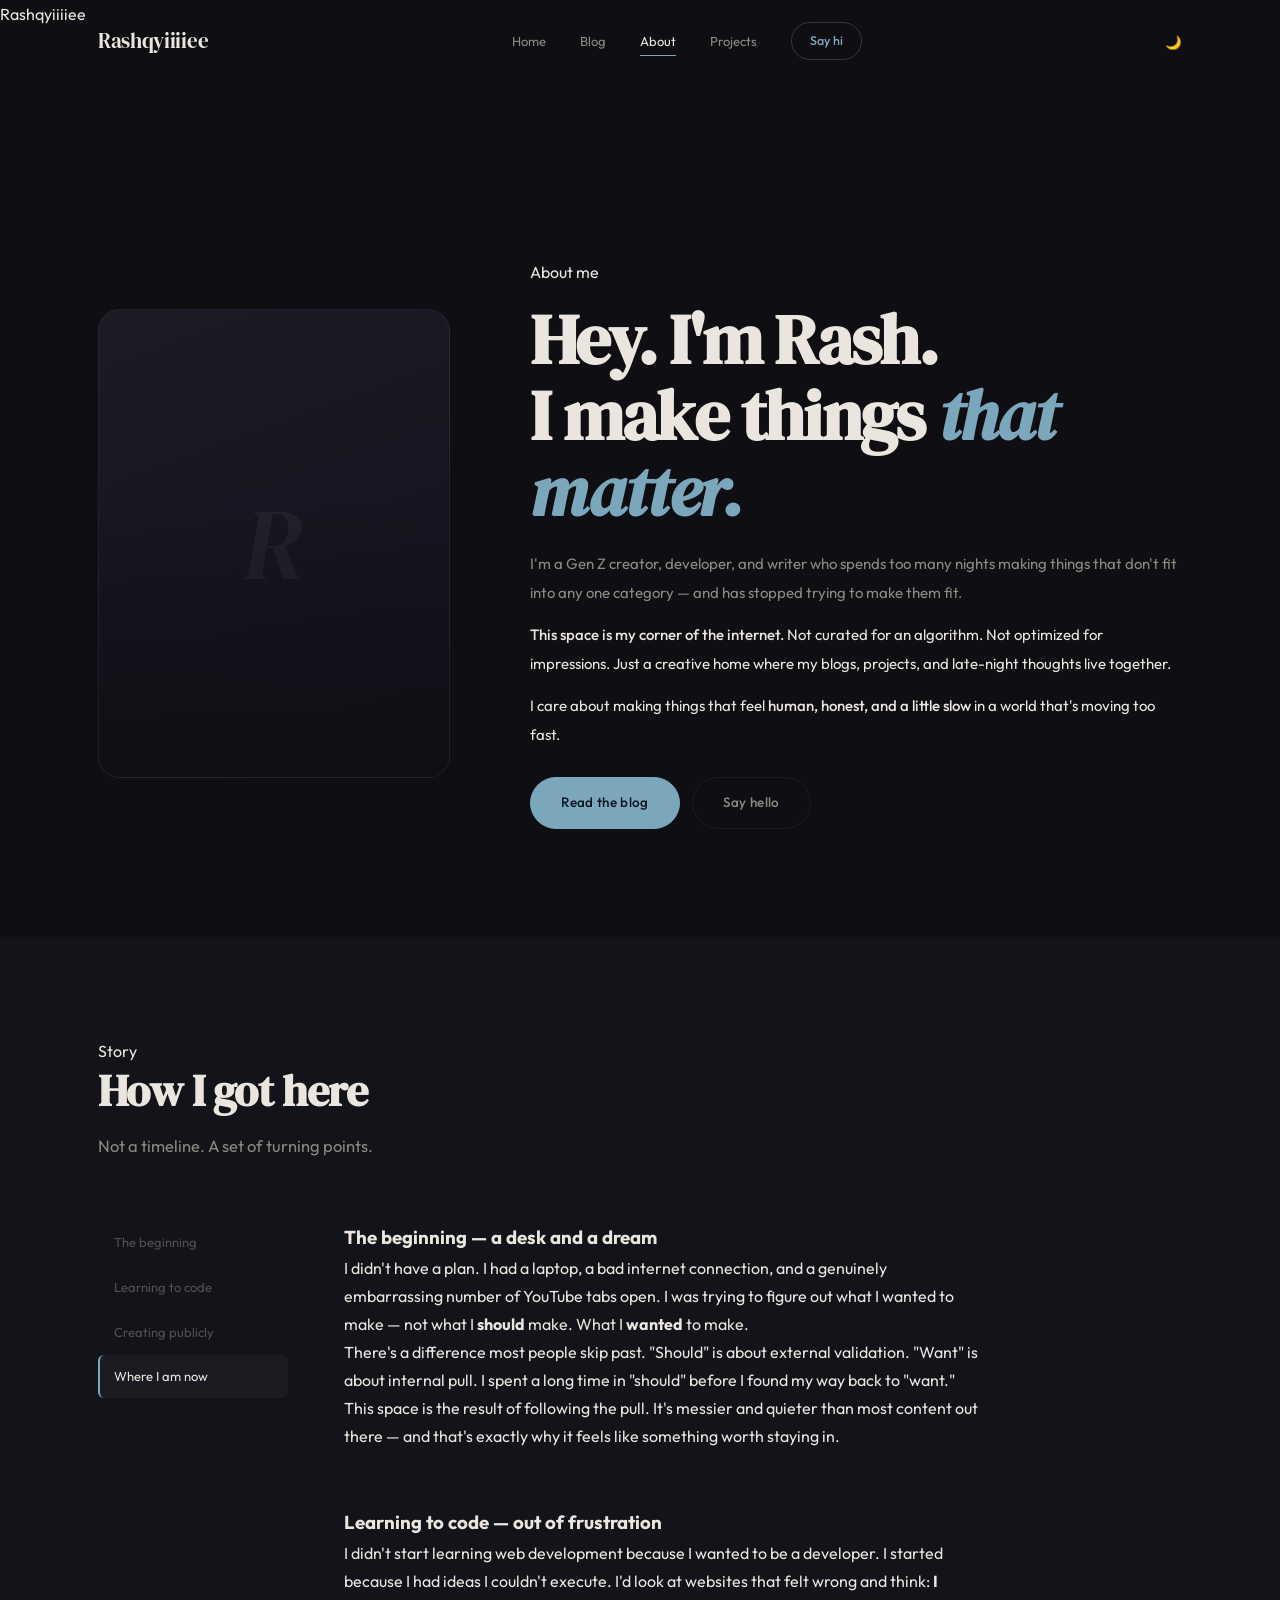
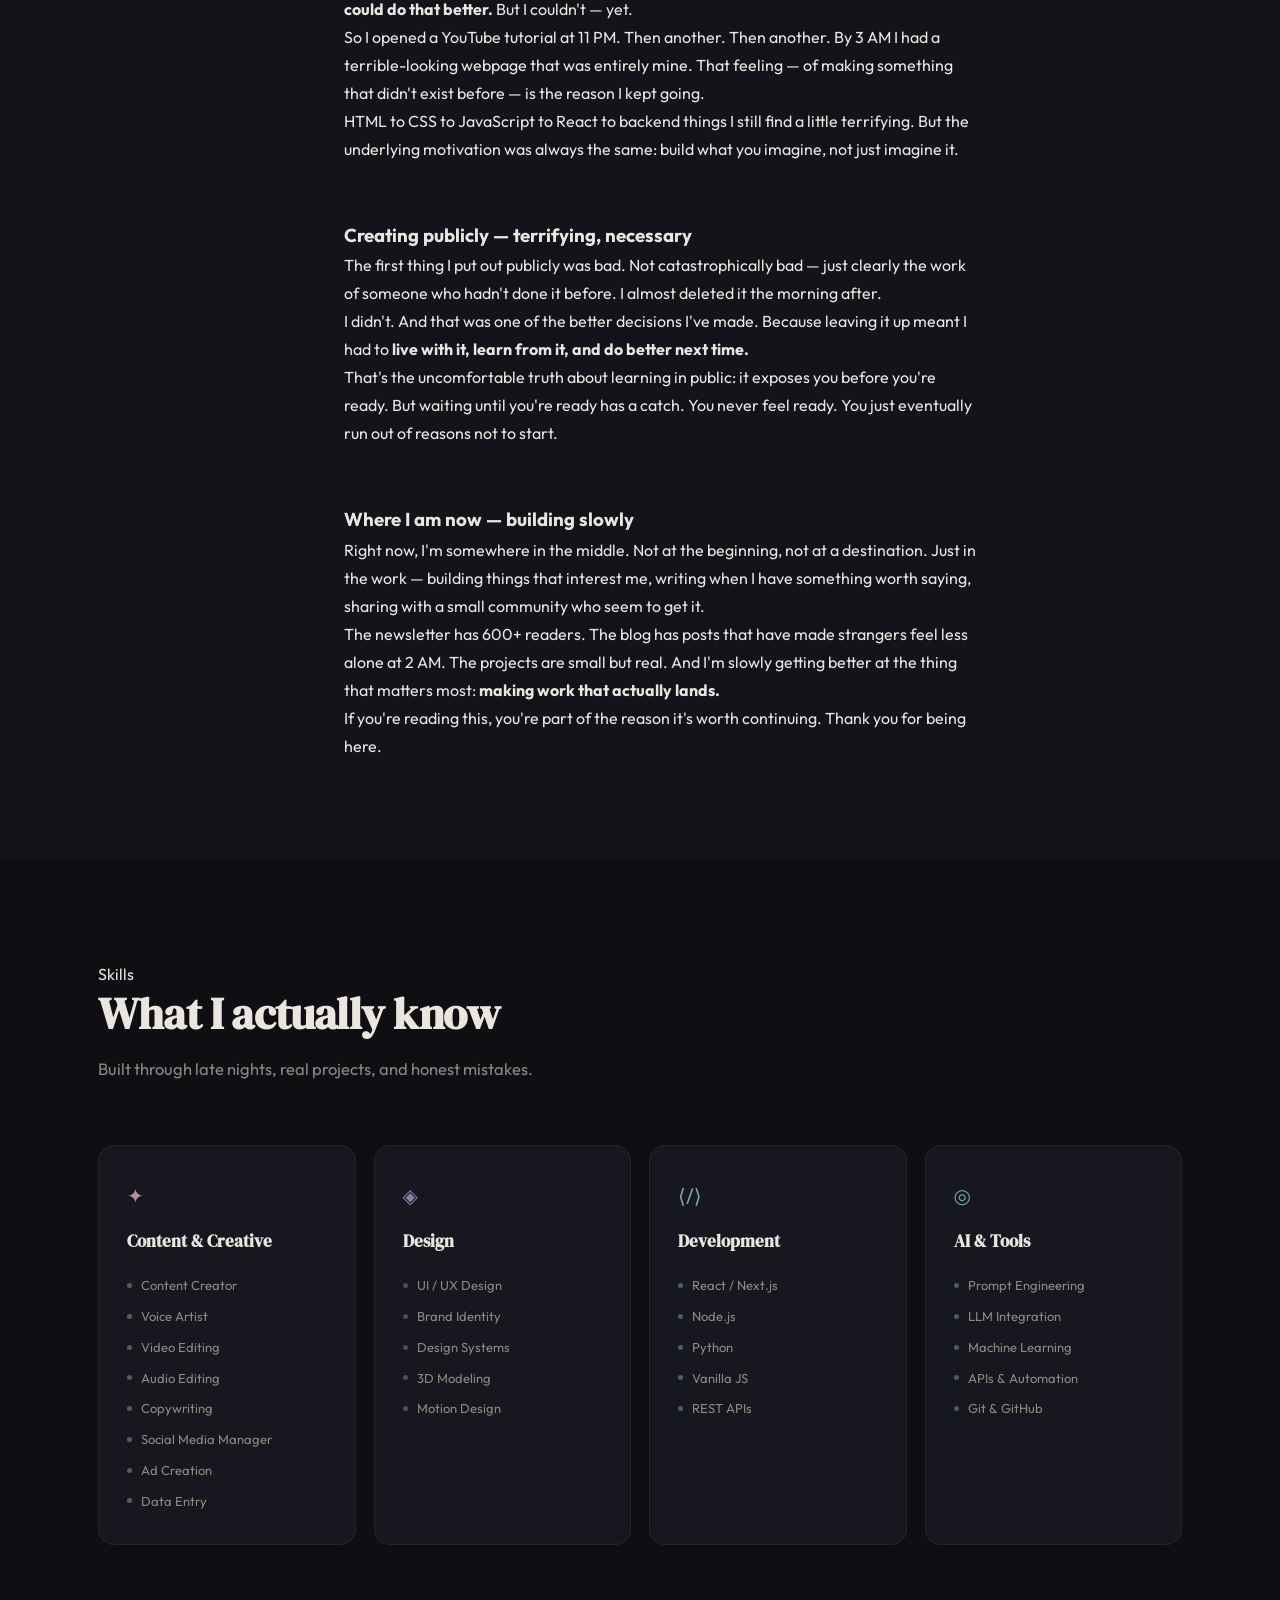
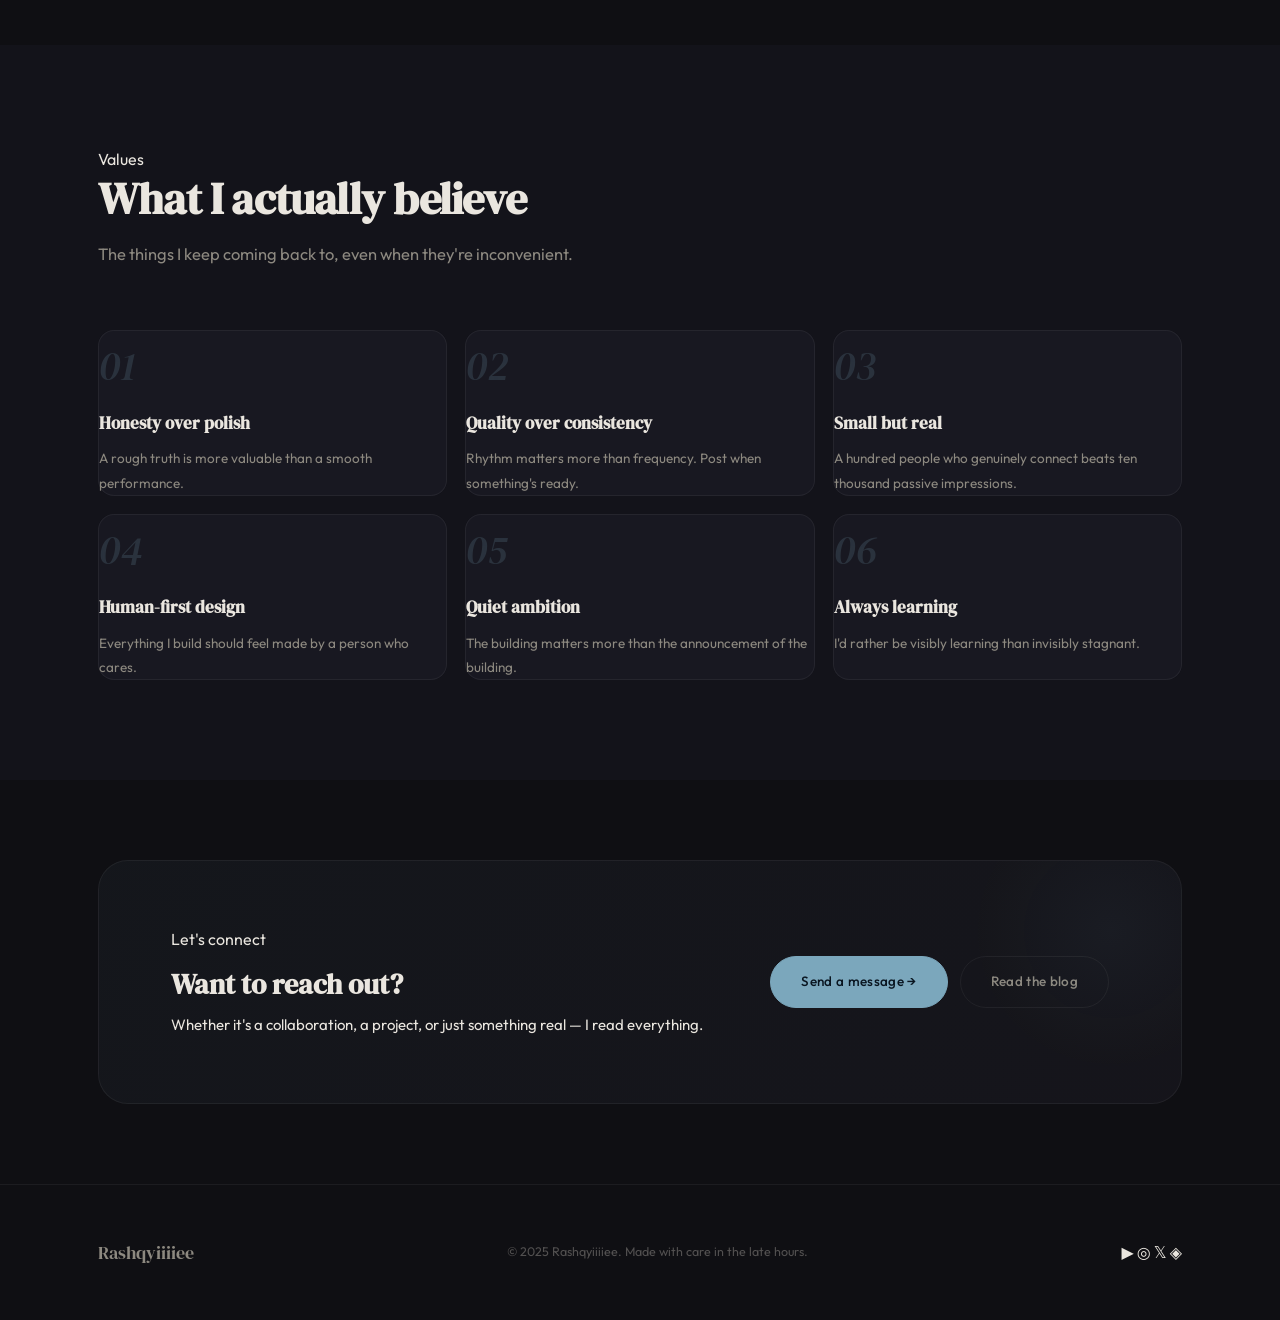
==== commit a0973369: "Update about.html" ====
--- a/about.html
+++ b/about.html
@@ -1,73 +1,94 @@
 <!DOCTYPE html>
-<html lang="en">
+<html lang="en" data-theme="dark">
 <head>
   <meta charset="UTF-8"/>
   <meta name="viewport" content="width=device-width,initial-scale=1.0"/>
-  <title>About — RashYaps</title>
-  <meta name="description" content="The story behind RashYaps — who Rash is, the journey, and what this space is really about."/>
+  <title>About — Rashqyiiiiee</title>
+  <meta name="description" content="The story behind Rashqyiiiiee — who Rash is, the journey, and what this space is really about."/>
   <link rel="stylesheet" href="styles.css"/>
   <link rel="preconnect" href="https://fonts.googleapis.com"/>
   <link rel="preconnect" href="https://fonts.gstatic.com" crossorigin/>
 </head>
 <body data-page="about">
 
+<div id="loader" aria-hidden="true">
+  <div class="loader-name">Rashqyiiiiee</div>
+  <div class="loader-bar"></div>
+</div>
 <div id="page-veil" class="show"></div>
-
-<nav class="mobile-nav" aria-label="Mobile">
-  <button class="mobile-nav-close" aria-label="Close">✕</button>
+<div id="theme-veil"></div>
+<div class="grain-layer" aria-hidden="true"></div>
+
+<nav class="mobile-nav" aria-label="Mobile navigation">
+  <button class="mob-close" aria-label="Close">✕</button>
   <a href="index.html">Home</a>
   <a href="blog.html">Blog</a>
   <a href="about.html">About</a>
-  <a href="index.html#projects">Projects</a>
   <a href="contact.html">Contact</a>
 </nav>
 
 <header class="navbar">
   <div class="container nav-inner">
-    <a href="index.html" class="nav-logo">Rash<span>Yaps</span></a>
+    <a href="index.html" class="nav-logo">Rashqyiiiiee</a>
     <nav class="nav-links">
       <a href="index.html">Home</a>
       <a href="blog.html">Blog</a>
       <a href="about.html">About</a>
       <a href="index.html#projects">Projects</a>
-      <a href="index.html#experience">Experience</a>
-      <a href="index.html#reviews">Reviews</a>
       <a href="contact.html" class="nav-pill">Say hi</a>
     </nav>
-    <button class="nav-toggle" aria-label="Menu"><span></span><span></span><span></span></button>
+    <div class="nav-right">
+      <button class="theme-btn" id="theme-btn" aria-label="Toggle theme">
+        <span class="theme-btn-icon" id="theme-icon">🌙</span>
+      </button>
+      <button class="nav-toggle" aria-label="Menu">
+        <span></span><span></span><span></span>
+      </button>
+    </div>
   </div>
 </header>
 
 <main class="about-page">
 
-  <!-- ═══ HERO ══════════════════════════════════════════════ -->
-  <section class="about-hero-section">
-    <div class="ah-orb ah-orb1"></div>
-    <div class="ah-orb ah-orb2"></div>
+  <!-- ══ HERO ════════════════════════════════════════════════ -->
+  <section class="about-hero-sec">
+    <div class="ah-orb ah1" aria-hidden="true"></div>
+    <div class="ah-orb ah2" aria-hidden="true"></div>
     <div class="container">
       <div class="about-hero-grid">
+
+        <!-- Portrait — add your photo here -->
         <div class="about-portrait reveal">
-          <!-- Swap this for <img src="rash.jpg" alt="Rash" loading="lazy"/> when you have a photo -->
-          <span class="ap-letter">R</span>
-        </div>
+          <!--
+            📷 ADD YOUR PHOTO HERE:
+            Remove the placeholder letter and uncomment:
+            <img src="your-photo.jpg" alt="Rash" loading="lazy"/>
+          -->
+          <span class="ap-letter" aria-hidden="true">R</span>
+        </div>
+
         <div class="about-intro reveal d2">
-          <div class="label" style="margin-bottom:16px">About me</div>
-          <h1 class="h1" style="margin-bottom:18px">Hey. I'm Rash.<br/>I make things <span class="em-blue">that matter.</span></h1>
-          <p class="lede-italic">
+          <div class="lbl" style="margin-bottom:16px">About me</div>
+          <h1 class="h1" style="margin-bottom:20px">
+            Hey. I'm Rash.<br/>
+            I make things <span class="em-blue">that matter.</span>
+          </h1>
+          <p class="lede-i">
             I'm a Gen Z creator, developer, and writer who spends too many nights making things
             that don't fit into any one category — and has stopped trying to make them fit.
           </p>
-          <p>
-            <strong>This site is my corner of the internet.</strong> Not curated for an algorithm.
-            Not optimized for impressions. Just the closest thing I have to a creative home — where
-            my blogs, projects, and late-night thoughts live together in one place.
+          <p style="font-size:15px;color:var(--text-s);line-height:1.9;margin-top:4px">
+            <strong style="color:var(--text-p);font-weight:500">This space is my corner of the internet.</strong>
+            Not curated for an algorithm. Not optimized for impressions. Just a creative home where
+            my blogs, projects, and late-night thoughts live together.
           </p>
-          <p>
-            I care about making things that feel <strong>human, honest, and a little slow</strong>
-            in a world that's moving too fast and forgetting why any of it matters.
+          <p style="font-size:15px;color:var(--text-s);line-height:1.9">
+            I care about making things that feel
+            <strong style="color:var(--text-p);font-weight:500">human, honest, and a little slow</strong>
+            in a world that's moving too fast.
           </p>
-          <div class="about-actions" style="margin-top:32px">
-            <a href="blog.html" class="btn btn-primary">Read my writing</a>
+          <div style="display:flex;gap:12px;margin-top:28px;flex-wrap:wrap">
+            <a href="blog.html" class="btn btn-primary">Read the blog</a>
             <a href="contact.html" class="btn btn-ghost">Say hello</a>
           </div>
         </div>
@@ -75,101 +96,127 @@
     </div>
   </section>
 
-  <!-- ═══ STORY ══════════════════════════════════════════════ -->
-  <section class="story-section" style="padding:100px 0">
+  <!-- ══ STORY ════════════════════════════════════════════════ -->
+  <section style="background:var(--bg-surface);padding:100px 0">
     <div class="container">
       <div class="section-head">
-        <div class="label reveal">Story</div>
+        <div class="lbl reveal">Story</div>
         <h2 class="h2 reveal d1" style="margin-bottom:14px">How I got here</h2>
-        <p class="lead reveal d2">Not a timeline. A set of turning points — the moments that made things click.</p>
+        <p class="lead reveal d2">Not a timeline. A set of turning points.</p>
       </div>
       <div class="story-layout">
         <nav class="story-nav" aria-label="Story chapters">
-          <div class="sn-item on" data-target="ch-start">The beginning</div>
-          <div class="sn-item" data-target="ch-code">Learning to code</div>
-          <div class="sn-item" data-target="ch-create">Creating publicly</div>
-          <div class="sn-item" data-target="ch-now">Where I am now</div>
+          <div class="sn-item on"  data-target="ch-start">The beginning</div>
+          <div class="sn-item"     data-target="ch-code">Learning to code</div>
+          <div class="sn-item"     data-target="ch-create">Creating publicly</div>
+          <div class="sn-item"     data-target="ch-now">Where I am now</div>
         </nav>
         <div class="story-body">
+
           <div class="story-chapter reveal" id="ch-start">
-            <h3 class="story-ch-title">The beginning — a desk and a dream</h3>
-            <div class="story-ch-body">
+            <h3 class="sc-title">The beginning — a desk and a dream</h3>
+            <div class="sc-body">
               <p>I didn't have a plan. I had a laptop, a bad internet connection, and a genuinely embarrassing number of YouTube tabs open. I was trying to figure out what I wanted to make — not what I <strong>should</strong> make. What I <strong>wanted</strong> to make.</p>
               <p>There's a difference most people skip past. "Should" is about external validation. "Want" is about internal pull. I spent a long time in "should" before I found my way back to "want."</p>
-              <p>This space is the result of following the pull. It's messier and quieter than most content out there. I think that's why it resonates with certain people — the ones who are also still figuring things out and would rather do that honestly than pretend they've already arrived.</p>
-            </div>
-          </div>
+              <p>This space is the result of following the pull. It's messier and quieter than most content out there — and that's exactly why it feels like something worth staying in.</p>
+            </div>
+          </div>
+
           <div class="story-chapter reveal" id="ch-code">
-            <h3 class="story-ch-title">Learning to code — out of frustration</h3>
-            <div class="story-ch-body">
+            <h3 class="sc-title">Learning to code — out of frustration</h3>
+            <div class="sc-body">
               <p>I didn't start learning web development because I wanted to be a developer. I started because I had ideas I couldn't execute. I'd look at websites that felt wrong and think: <strong>I could do that better.</strong> But I couldn't — yet.</p>
               <p>So I opened a YouTube tutorial at 11 PM. Then another. Then another. By 3 AM I had a terrible-looking webpage that was entirely mine. That feeling — of making something that didn't exist before — is the reason I kept going.</p>
-              <p>The technical skills followed. HTML to CSS to JavaScript to React to backend things I still find a little terrifying. But the underlying motivation was always the same: build what you imagine, not just imagine it.</p>
-            </div>
-          </div>
+              <p>HTML to CSS to JavaScript to React to backend things I still find a little terrifying. But the underlying motivation was always the same: build what you imagine, not just imagine it.</p>
+            </div>
+          </div>
+
           <div class="story-chapter reveal" id="ch-create">
-            <h3 class="story-ch-title">Creating publicly — terrifying, necessary</h3>
-            <div class="story-ch-body">
-              <p>The first thing I put out publicly was bad. Not catastrophically bad — just clearly the work of someone who hadn't done it before. I almost deleted it the morning after I posted it.</p>
-              <p>I didn't. And that was one of the better decisions I've made. Not because the work was secretly great — it wasn't. But because leaving it up meant I had to <strong>live with it, learn from it, and do better next time.</strong></p>
+            <h3 class="sc-title">Creating publicly — terrifying, necessary</h3>
+            <div class="sc-body">
+              <p>The first thing I put out publicly was bad. Not catastrophically bad — just clearly the work of someone who hadn't done it before. I almost deleted it the morning after.</p>
+              <p>I didn't. And that was one of the better decisions I've made. Because leaving it up meant I had to <strong>live with it, learn from it, and do better next time.</strong></p>
               <p>That's the uncomfortable truth about learning in public: it exposes you before you're ready. But waiting until you're ready has a catch. You never feel ready. You just eventually run out of reasons not to start.</p>
-              <p>So I started. I kept going. And gradually, without noticing exactly when it happened, I became someone who actually knew how to make things people wanted to read and use.</p>
-            </div>
-          </div>
+            </div>
+          </div>
+
           <div class="story-chapter reveal" id="ch-now">
-            <h3 class="story-ch-title">Where I am now — building slowly</h3>
-            <div class="story-ch-body">
-              <p>Right now, I'm somewhere in the middle. Not at the beginning, not at some destination. Just in the work — building things that interest me, writing when I have something worth saying, sharing with a small community of people who seem to get it.</p>
-              <p>The newsletter has 600+ readers. The blog has posts that have made strangers feel less alone at 2 AM. The projects are small but real. And I'm slowly getting better at the thing that matters most to me: <strong>making work that actually lands.</strong></p>
+            <h3 class="sc-title">Where I am now — building slowly</h3>
+            <div class="sc-body">
+              <p>Right now, I'm somewhere in the middle. Not at the beginning, not at a destination. Just in the work — building things that interest me, writing when I have something worth saying, sharing with a small community who seem to get it.</p>
+              <p>The newsletter has 600+ readers. The blog has posts that have made strangers feel less alone at 2 AM. The projects are small but real. And I'm slowly getting better at the thing that matters most: <strong>making work that actually lands.</strong></p>
               <p>If you're reading this, you're part of the reason it's worth continuing. Thank you for being here.</p>
             </div>
           </div>
-        </div>
-      </div>
-    </div>
-  </section>
-
-  <!-- ═══ SKILLS ════════════════════════════════════════════ -->
+
+        </div>
+      </div>
+    </div>
+  </section>
+
+  <!-- ══ SKILLS ═══════════════════════════════════════════════ -->
   <section style="background:var(--bg-base);padding:100px 0">
     <div class="container">
       <div class="section-head">
-        <div class="label reveal">Skills</div>
+        <div class="lbl reveal">Skills</div>
         <h2 class="h2 reveal d1" style="margin-bottom:14px">What I actually know</h2>
         <p class="lead reveal d2">Built through late nights, real projects, and honest mistakes.</p>
       </div>
-      <div class="skills-grid" id="skills-grid-about">
-        <!-- Rendered by JS -->
-      </div>
-    </div>
-  </section>
-
-  <!-- ═══ VALUES ════════════════════════════════════════════ -->
+      <div class="skills-grid" id="skills-grid-about"><!-- JS renders --></div>
+    </div>
+  </section>
+
+  <!-- ══ VALUES ═══════════════════════════════════════════════ -->
   <section style="background:var(--bg-surface);padding:100px 0">
     <div class="container">
       <div class="section-head">
-        <div class="label reveal">Values</div>
+        <div class="lbl reveal">Values</div>
         <h2 class="h2 reveal d1" style="margin-bottom:14px">What I actually believe</h2>
         <p class="lead reveal d2">The things I keep coming back to, even when they're inconvenient.</p>
       </div>
       <div class="values-grid">
-        <div class="card value-card reveal"><div class="val-num">01</div><h3 class="val-title">Honesty over polish</h3><p class="val-desc">A rough truth is more valuable than a smooth performance. I'd rather say something real than something impressive.</p></div>
-        <div class="card value-card reveal d1"><div class="val-num">02</div><h3 class="val-title">Quality over consistency</h3><p class="val-desc">I'd rather post once when something is ready than ten times to fill a schedule. Rhythm matters more than frequency.</p></div>
-        <div class="card value-card reveal d2"><div class="val-num">03</div><h3 class="val-title">Small but real</h3><p class="val-desc">A hundred people who genuinely connect with your work is worth more than ten thousand passive impressions.</p></div>
-        <div class="card value-card reveal d3"><div class="val-num">04</div><h3 class="val-title">Human-first design</h3><p class="val-desc">Everything I build should feel like it was made by a person who cares, not a system that optimizes.</p></div>
-        <div class="card value-card reveal d4"><div class="val-num">05</div><h3 class="val-title">Quiet ambition</h3><p class="val-desc">I don't need to broadcast the work before it's done. The building matters more than the announcement.</p></div>
-        <div class="card value-card reveal d1"><div class="val-num">06</div><h3 class="val-title">Always learning</h3><p class="val-desc">Growth shared is growth compounded — for everyone involved. I'd rather be visibly learning than invisibly stagnant.</p></div>
-      </div>
-    </div>
-  </section>
-
-  <!-- ═══ CTA ════════════════════════════════════════════════ -->
+        <div class="card card-p val-card reveal">
+          <div class="val-num">01</div>
+          <h3 class="val-title">Honesty over polish</h3>
+          <p class="val-desc">A rough truth is more valuable than a smooth performance.</p>
+        </div>
+        <div class="card card-p val-card reveal d1">
+          <div class="val-num">02</div>
+          <h3 class="val-title">Quality over consistency</h3>
+          <p class="val-desc">Rhythm matters more than frequency. Post when something's ready.</p>
+        </div>
+        <div class="card card-p val-card reveal d2">
+          <div class="val-num">03</div>
+          <h3 class="val-title">Small but real</h3>
+          <p class="val-desc">A hundred people who genuinely connect beats ten thousand passive impressions.</p>
+        </div>
+        <div class="card card-p val-card reveal d3">
+          <div class="val-num">04</div>
+          <h3 class="val-title">Human-first design</h3>
+          <p class="val-desc">Everything I build should feel made by a person who cares.</p>
+        </div>
+        <div class="card card-p val-card reveal d4">
+          <div class="val-num">05</div>
+          <h3 class="val-title">Quiet ambition</h3>
+          <p class="val-desc">The building matters more than the announcement of the building.</p>
+        </div>
+        <div class="card card-p val-card reveal d1">
+          <div class="val-num">06</div>
+          <h3 class="val-title">Always learning</h3>
+          <p class="val-desc">I'd rather be visibly learning than invisibly stagnant.</p>
+        </div>
+      </div>
+    </div>
+  </section>
+
+  <!-- ══ CTA ══════════════════════════════════════════════════ -->
   <section style="background:var(--bg-base);padding:80px 0">
     <div class="container">
       <div class="newsletter-box reveal">
-        <div class="newsletter-text">
-          <div class="label" style="margin-bottom:14px">Let's connect</div>
+        <div style="flex:1">
+          <div class="lbl" style="margin-bottom:14px">Let's connect</div>
           <h3 class="h3" style="margin-bottom:10px">Want to reach out?</h3>
-          <p style="font-size:15px;color:var(--text-secondary)">Whether it's a collaboration, a project, or just to say something real — I read everything.</p>
+          <p style="font-size:15px;color:var(--text-s)">Whether it's a collaboration, a project, or just something real — I read everything.</p>
         </div>
         <div style="display:flex;gap:12px;flex-wrap:wrap">
           <a href="contact.html" class="btn btn-primary">Send a message →</a>
@@ -183,13 +230,13 @@
 
 <footer class="site-footer">
   <div class="container footer-row">
-    <a href="index.html" class="footer-logo">Rash<span>Yaps</span></a>
-    <p class="footer-copy">© 2025 RashYaps. Made with care in the late hours.</p>
-    <div class="footer-socials">
-      <a href="https://youtube.com/@RashYaps" target="_blank" rel="noopener" aria-label="YouTube">▶</a>
-      <a href="https://instagram.com/RashYaps" target="_blank" rel="noopener" aria-label="Instagram">◎</a>
-      <a href="https://twitter.com/RashYaps" target="_blank" rel="noopener" aria-label="Twitter">𝕏</a>
-      <a href="https://discord.gg/RashYaps" target="_blank" rel="noopener" aria-label="Discord">◈</a>
+    <a href="index.html" class="footer-logo">Rashqyiiiiee</a>
+    <p class="footer-copy">© 2025 Rashqyiiiiee. Made with care in the late hours.</p>
+    <div class="footer-soc">
+      <a href="https://youtube.com/@Rashqyiiiiee"  target="_blank" rel="noopener" aria-label="YouTube">▶</a>
+      <a href="https://instagram.com/Rashqyiiiiee" target="_blank" rel="noopener" aria-label="Instagram">◎</a>
+      <a href="https://twitter.com/Rashqyiiiiee"   target="_blank" rel="noopener" aria-label="Twitter">𝕏</a>
+      <a href="https://discord.gg/Rashqyiiiiee"    target="_blank" rel="noopener" aria-label="Discord">◈</a>
     </div>
   </div>
 </footer>
